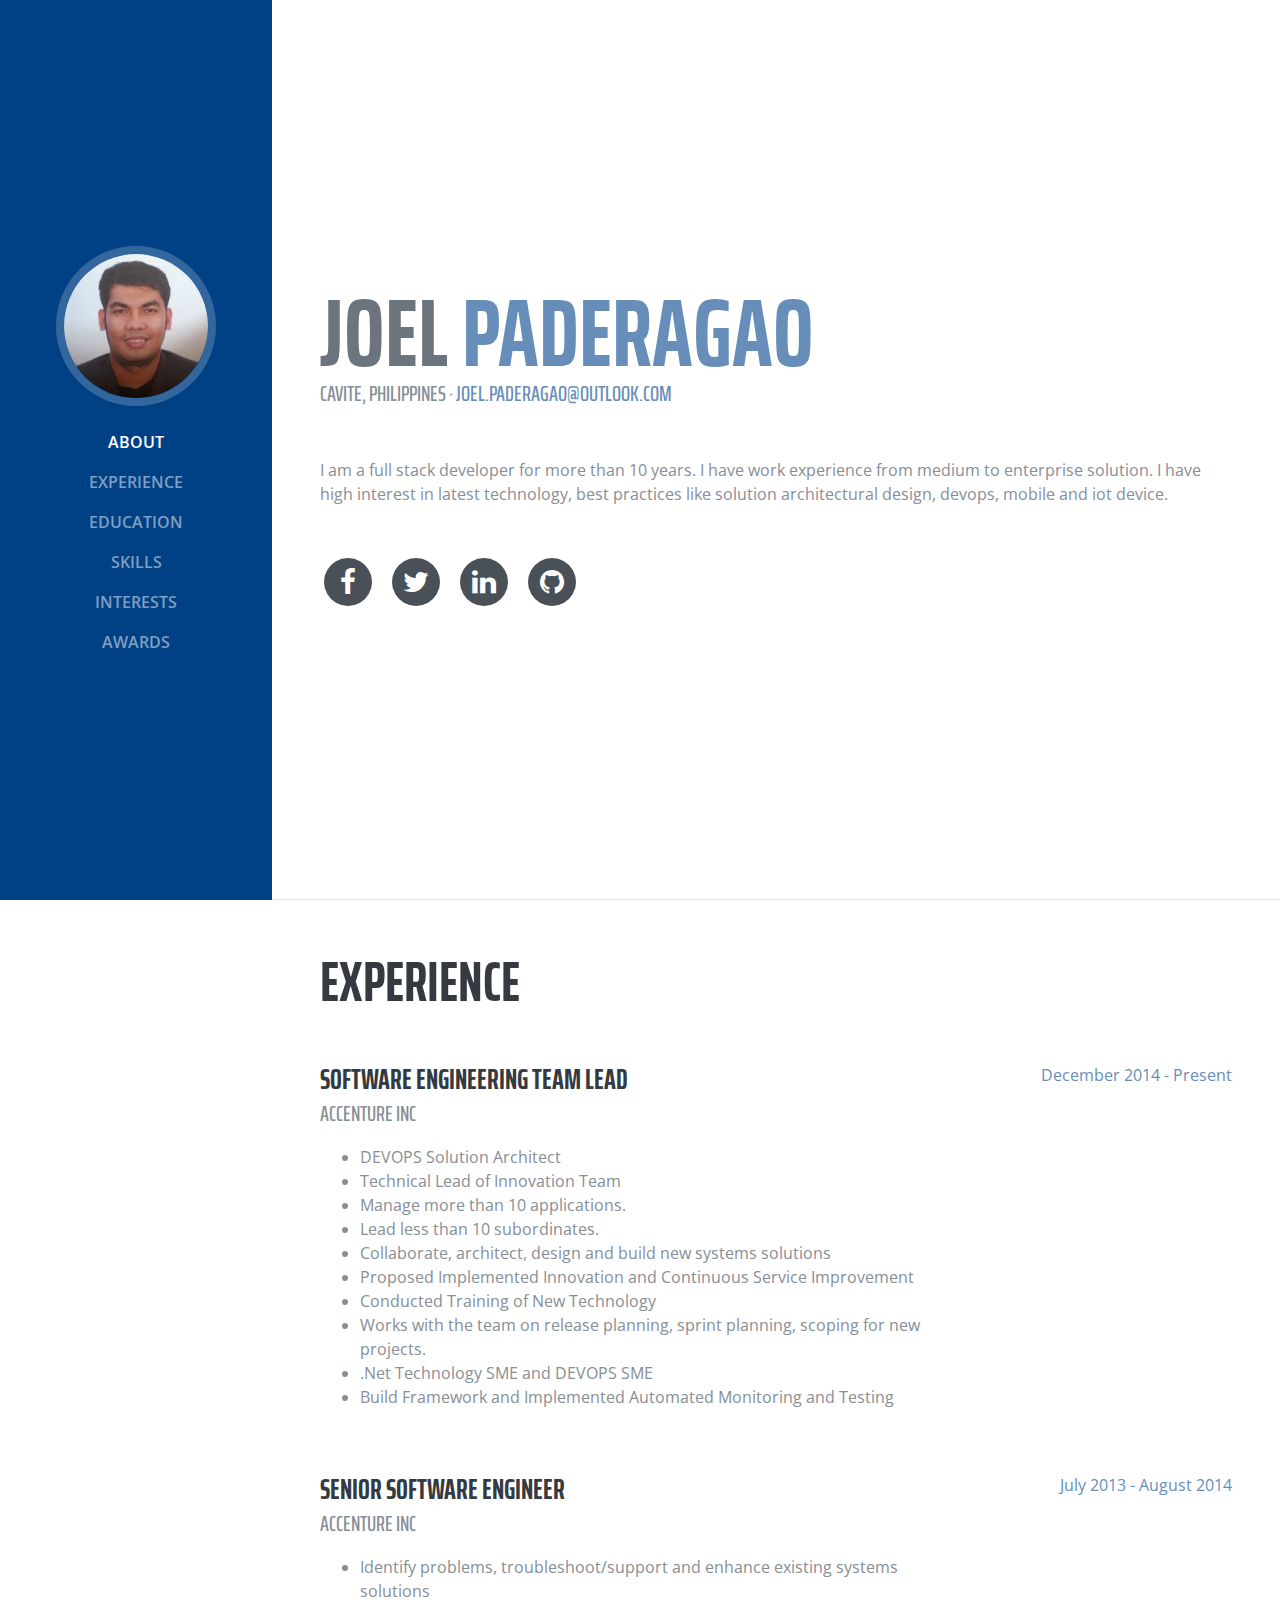
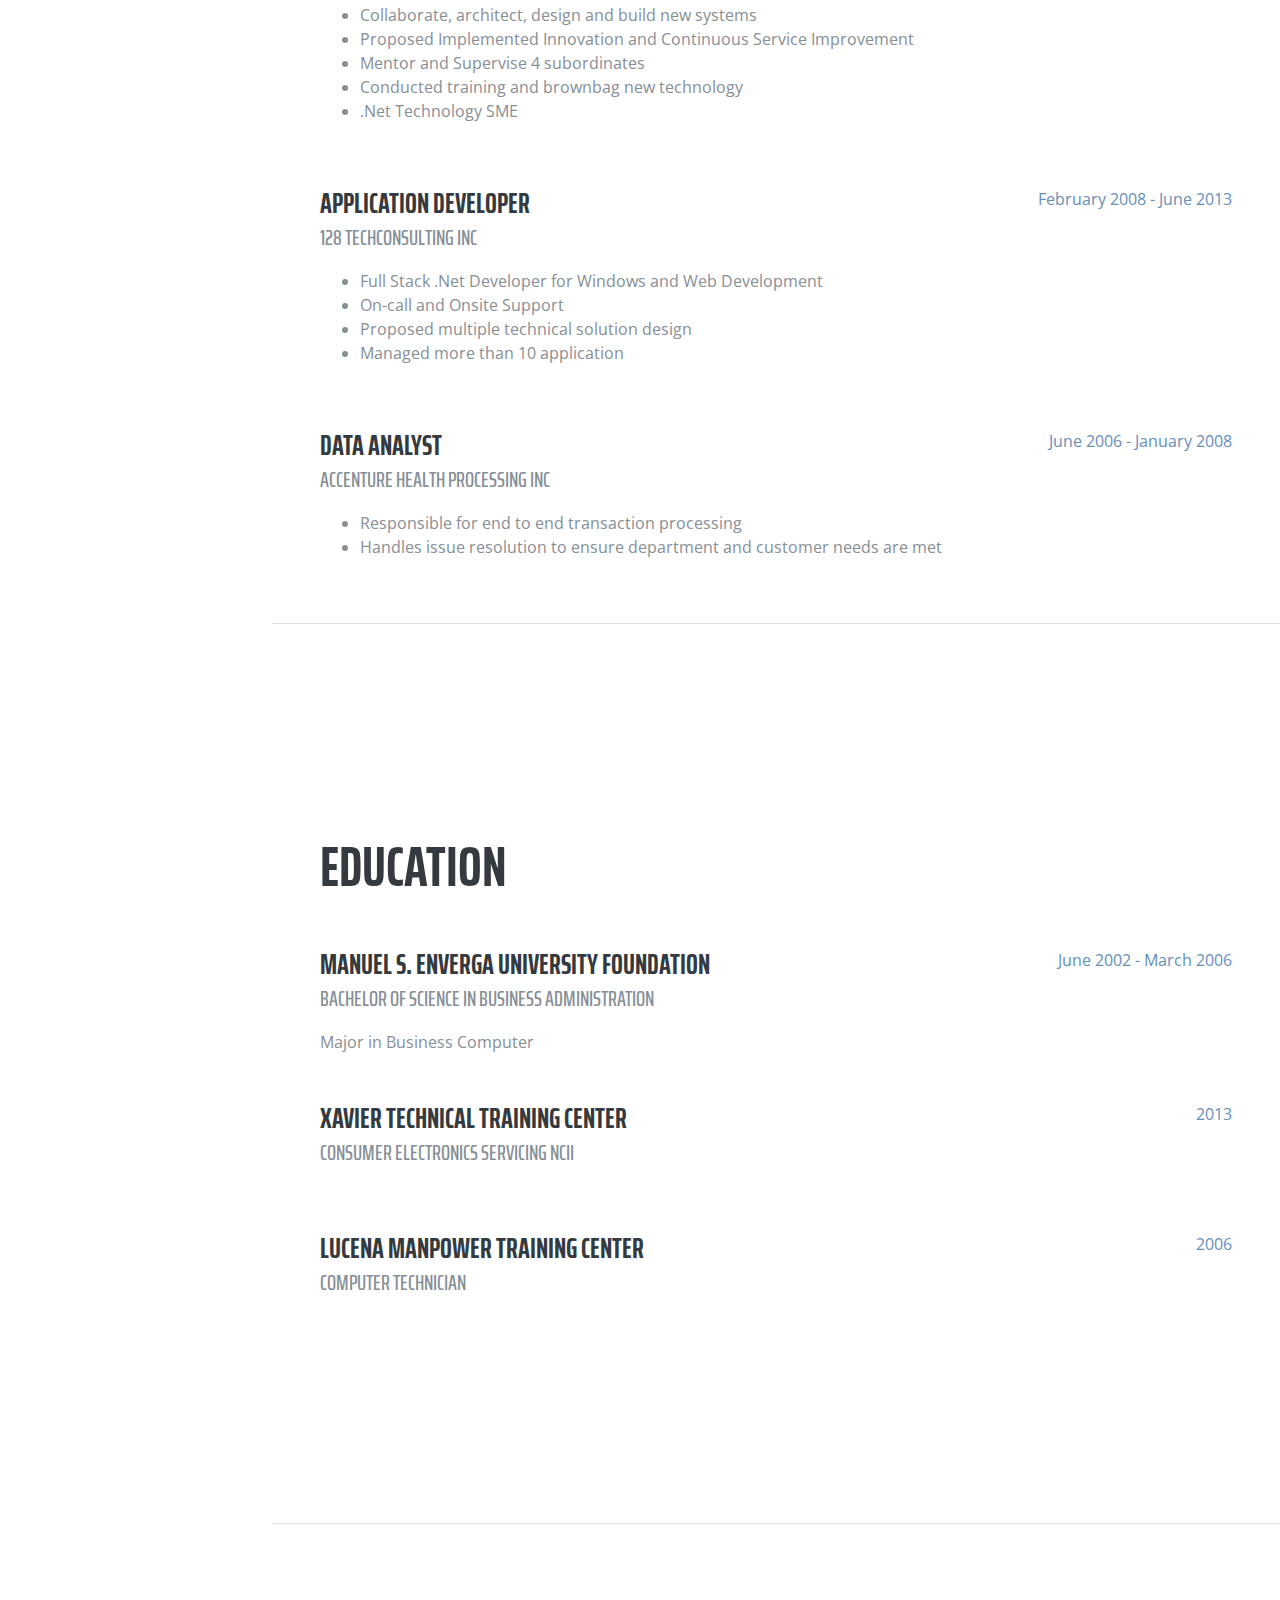
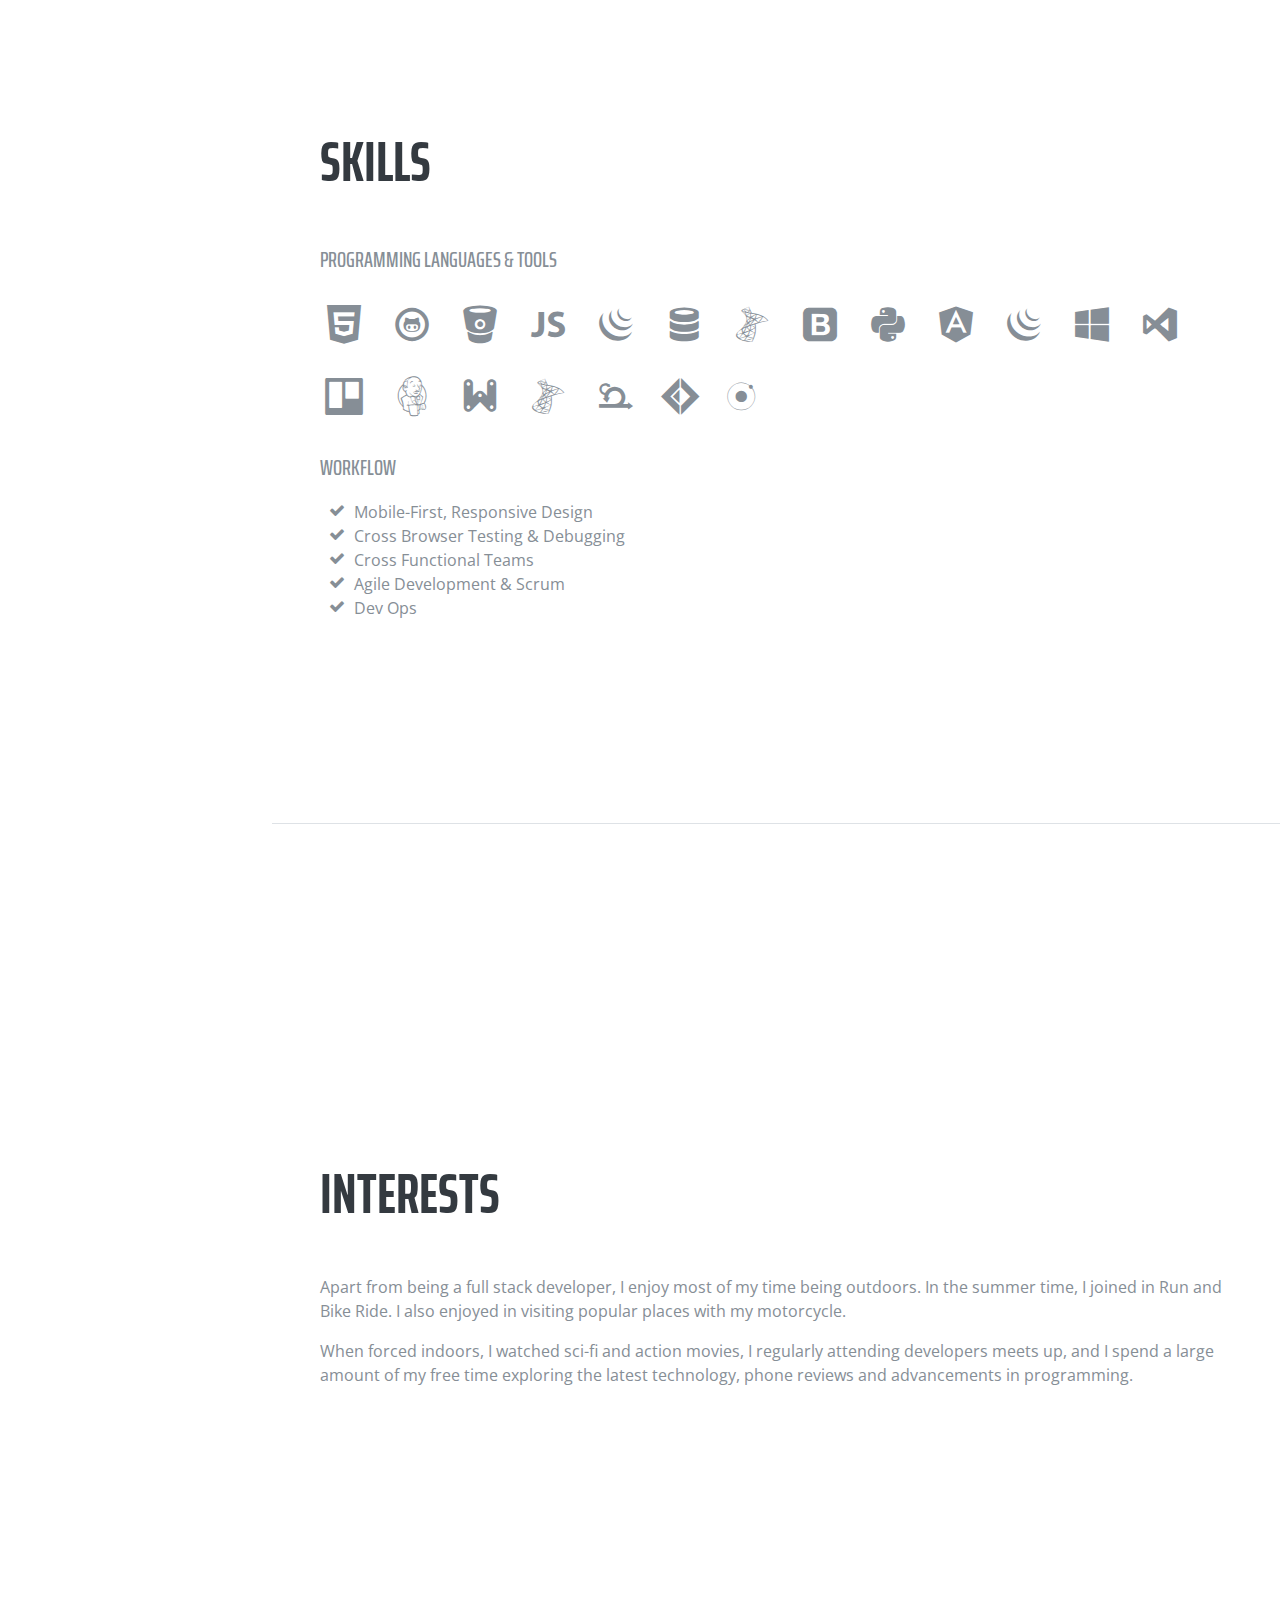
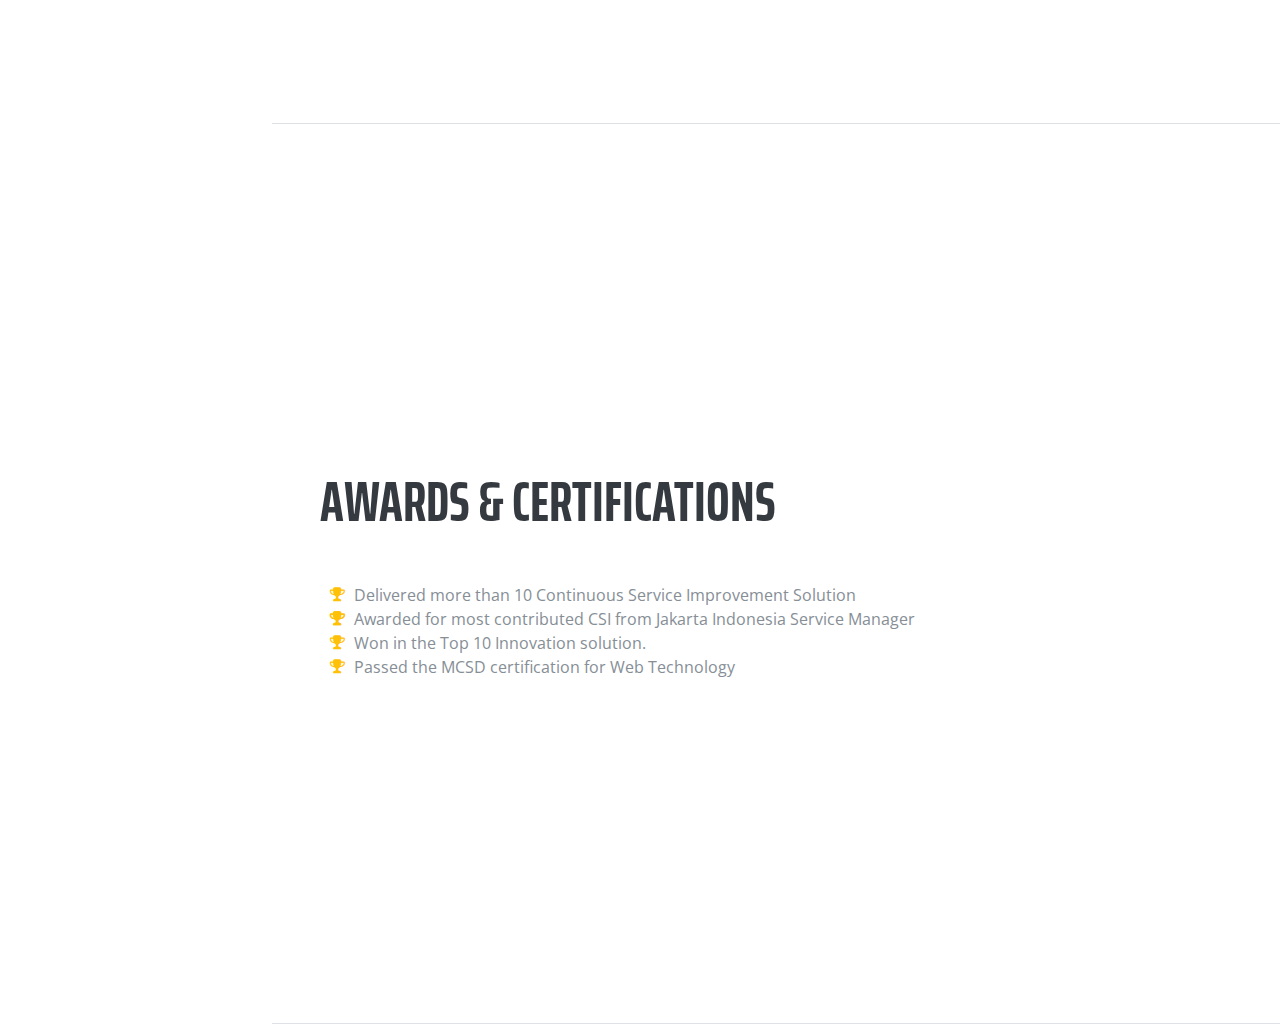
==== index.html @ cb6242a2 "update the year." ====
<!DOCTYPE html>
<html lang="en">

<head>

    <meta charset="utf-8">
    <meta name="viewport" content="width=device-width, initial-scale=1, shrink-to-fit=no">
    <meta name="description" content="">
    <meta name="author" content="">

    <title>Resume Joel Paderagao</title>

    <!-- Bootstrap core CSS -->
    <link href="vendor/bootstrap/css/bootstrap.min.css" rel="stylesheet">

    <!-- Custom fonts for this template -->
    <link href="https://fonts.googleapis.com/css?family=Saira+Extra+Condensed:100,200,300,400,500,600,700,800,900" rel="stylesheet">
    <link href="https://fonts.googleapis.com/css?family=Open+Sans:300,300i,400,400i,600,600i,700,700i,800,800i" rel="stylesheet">
    <link href="vendor/font-awesome/css/font-awesome.min.css" rel="stylesheet">
    <link href="vendor/devicons/css/devicons.min.css" rel="stylesheet">
    <link href="vendor/simple-line-icons/css/simple-line-icons.css" rel="stylesheet">

    <!-- Custom styles for this template -->
    <link href="css/resume.min.css" rel="stylesheet">

</head>

<body id="page-top">

    <nav class="navbar navbar-expand-lg navbar-dark bg-primary fixed-top" id="sideNav">
        <a class="navbar-brand js-scroll-trigger" href="#page-top">
            <span class="d-block d-lg-none">Joel Paderagao - Resume</span>
            <span class="d-none d-lg-block">
          <img class="img-fluid img-profile rounded-circle mx-auto mb-2" src="img/profile.jpg" alt="">
        </span>
        </a>
        <button class="navbar-toggler" type="button" data-toggle="collapse" data-target="#navbarSupportedContent" aria-controls="navbarSupportedContent" aria-expanded="false" aria-label="Toggle navigation">
        <span class="navbar-toggler-icon"></span>
      </button>
        <div class="collapse navbar-collapse" id="navbarSupportedContent">
            <ul class="navbar-nav">
                <li class="nav-item">
                    <a class="nav-link js-scroll-trigger" href="#about">About</a>
                </li>
                <li class="nav-item">
                    <a class="nav-link js-scroll-trigger" href="#experience">Experience</a>
                </li>
                <li class="nav-item">
                    <a class="nav-link js-scroll-trigger" href="#education">Education</a>
                </li>
                <li class="nav-item">
                    <a class="nav-link js-scroll-trigger" href="#skills">Skills</a>
                </li>
                <li class="nav-item">
                    <a class="nav-link js-scroll-trigger" href="#interests">Interests</a>
                </li>
                <li class="nav-item">
                    <a class="nav-link js-scroll-trigger" href="#awards">Awards</a>
                </li>
            </ul>
        </div>
    </nav>

    <div class="container-fluid p-0">

        <section class="resume-section p-3 p-lg-5 d-flex d-column" id="about">
            <div class="my-auto">
                <h1 class="mb-0 text-secondary">Joel
                    <span class="text-primary">Paderagao</span>
                </h1>
                <div class="subheading mb-5">Cavite, Philippines ·
                    <a href="mailto:joel.paderagao@outlook.com">joel.paderagao@outlook.com</a>
                </div>
                <p class="mb-5">I am a full stack developer for more than 10 years. I have work experience from medium to enterprise solution. I have high interest in latest technology, best practices like solution architectural design, devops, mobile and iot device.</p>
                <ul class="list-inline list-social-icons mb-0">
                    <li class="list-inline-item">
                        <a href="#">
                            <span class="fa-stack fa-lg">
                  <i class="fa fa-circle fa-stack-2x"></i>
                  <i class="fa fa-facebook fa-stack-1x fa-inverse"></i>
                </span>
                        </a>
                    </li>
                    <li class="list-inline-item">
                        <a href="#">
                            <span class="fa-stack fa-lg">
                  <i class="fa fa-circle fa-stack-2x"></i>
                  <i class="fa fa-twitter fa-stack-1x fa-inverse"></i>
                </span>
                        </a>
                    </li>
                    <li class="list-inline-item">
                        <a href="#">
                            <span class="fa-stack fa-lg">
                  <i class="fa fa-circle fa-stack-2x"></i>
                  <i class="fa fa-linkedin fa-stack-1x fa-inverse"></i>
                </span>
                        </a>
                    </li>
                    <li class="list-inline-item">
                        <a href="#">
                            <span class="fa-stack fa-lg">
                  <i class="fa fa-circle fa-stack-2x"></i>
                  <i class="fa fa-github fa-stack-1x fa-inverse"></i>
                </span>
                        </a>
                    </li>
                </ul>
            </div>
        </section>

        <section class="resume-section p-3 p-lg-5 d-flex flex-column" id="experience">
            <div class="my-auto">
                <h2 class="mb-5">Experience</h2>

                <div class="resume-item d-flex flex-column flex-md-row mb-5">
                    <div class="resume-content mr-auto">
                        <h3 class="mb-0">Software Engineering Team Lead</h3>
                        <div class="subheading mb-3">Accenture Inc</div>
                        <ul>

                            <li>DEVOPS Solution Architect </li>
                            <li>Technical Lead of Innovation Team </li>
                            <li>Manage more than 10 applications. </li>
                            <li>Lead less than 10 subordinates. </li>
                            <li>Collaborate, architect, design and build new systems solutions </li>
                            <li>Proposed Implemented Innovation and Continuous Service Improvement </li>
                            <li>Conducted Training of New Technology </li>
                            <li>Works with the team on release planning, sprint planning, scoping for new projects. </li>
                            <li>.Net Technology SME and DEVOPS SME </li>
                            <li>Build Framework and Implemented Automated Monitoring and Testing </li>
                        </ul>
                    </div>
                    <div class="resume-date text-md-right">
                        <span class="text-primary">December 2014 - Present</span>
                    </div>
                </div>

                <div class="resume-item d-flex flex-column flex-md-row mb-5">
                    <div class="resume-content mr-auto">
                        <h3 class="mb-0">Senior Software Engineer</h3>
                        <div class="subheading mb-3">Accenture Inc</div>
                        <ul>
                            <li>Identify problems, troubleshoot/support and enhance existing systems solutions</li>
                            <li>Collaborate, architect, design and build new systems</li>
                            <li>Proposed Implemented Innovation and Continuous Service Improvement</li>
                            <li>Mentor and Supervise 4 subordinates</li>
                            <li>Conducted training and brownbag new technology</li>
                            <li>.Net Technology SME</li>
                        </ul>
                    </div>
                    <div class="resume-date text-md-right">
                        <span class="text-primary">July 2013 - August 2014</span>
                    </div>
                </div>

                <div class="resume-item d-flex flex-column flex-md-row mb-5">
                    <div class="resume-content mr-auto">
                        <h3 class="mb-0">Application Developer</h3>
                        <div class="subheading mb-3">128 TechConsulting Inc</div>
                        <ul>
                            <li>Full Stack .Net Developer for Windows and Web Development</li>
                            <li>On-call and Onsite Support</li>
                            <li>Proposed multiple technical solution design</li>
                            <li>Managed more than 10 application</li>
                        </ul>
                    </div>
                    <div class="resume-date text-md-right">
                        <span class="text-primary">February 2008 - June 2013</span>
                    </div>
                </div>

                <div class="resume-item d-flex flex-column flex-md-row">
                    <div class="resume-content mr-auto">
                        <h3 class="mb-0">Data Analyst</h3>
                        <div class="subheading mb-3">Accenture Health Processing Inc</div>
                        <uL>
                            <li>Responsible for end to end transaction processing</li>
                            <li>Handles issue resolution to ensure department and customer needs are met</li>
                        </ul>
                    </div>
                    <div class="resume-date text-md-right">
                        <span class="text-primary">June 2006 - January 2008</span>
                    </div>
                </div>

            </div>

        </section>

        <section class="resume-section p-3 p-lg-5 d-flex flex-column" id="education">
            <div class="my-auto">
                <h2 class="mb-5">Education</h2>

                <div class="resume-item d-flex flex-column flex-md-row mb-5">
                    <div class="resume-content mr-auto">
                        <h3 class="mb-0">Manuel S. Enverga University Foundation</h3>
                        <div class="subheading mb-3">Bachelor of Science in Business Administration</div>
                        <div>Major in Business Computer</div>
                    </div>
                    <div class="resume-date text-md-right">
                        <span class="text-primary">June 2002 - March 2006</span>
                    </div>
                </div>

                <div class="resume-item d-flex flex-column flex-md-row">
                    <div class="resume-content mr-auto">
                        <h3 class="mb-0">Xavier Technical Training Center</h3>
                        <div class="subheading mb-3">Consumer Electronics Servicing NCII</div>
                    </div>
                    <div class="resume-date text-md-right">
                        <span class="text-primary">2013</span>
                    </div>
                </div>
                <br/><br/>
                <div class="resume-item d-flex flex-column flex-md-row">
                    <div class="resume-content mr-auto">
                        <h3 class="mb-0">Lucena Manpower Training Center</h3>
                        <div class="subheading mb-3">Computer Technician</div>

                    </div>
                    <div class="resume-date text-md-right">
                        <span class="text-primary">2006</span>
                    </div>
                </div>

            </div>
        </section>

        <section class="resume-section p-3 p-lg-5 d-flex flex-column" id="skills">
            <div class="my-auto">
                <h2 class="mb-5">Skills</h2>

                <div class="subheading mb-3">Programming Languages &amp; Tools</div>
                <ul class="list-inline list-icons">
                    <li class="list-inline-item">
                        <i class="devicons devicons-html5"></i>
                    </li>
                    <li class="list-inline-item">
                        <i class="devicons devicons-github"></i>
                    </li>
                    <li class="list-inline-item">
                        <i class="devicons devicons-bitbucket"></i>
                    </li>
                    <li class="list-inline-item">
                        <i class="devicons devicons-javascript"></i>
                    </li>
                    <li class="list-inline-item">
                        <i class="devicons devicons-jquery"></i>
                    </li>
                    <li class="list-inline-item">
                        <i class="devicons devicons-database"></i>
                    </li>
                    <li class="list-inline-item">
                        <i class="devicons devicons-msql_server"></i>
                    </li>
                    <li class="list-inline-item">
                        <i class="devicons devicons-bootstrap"></i>
                    </li>
                    <li class="list-inline-item">
                        <i class="devicons devicons-python"></i>
                    </li>
                    <li class="list-inline-item">
                        <i class="devicons devicons-angular"></i>
                    </li>
                    <li class="list-inline-item">
                        <i class="devicons devicons-jquery"></i>
                    </li>
                    <li class="list-inline-item">
                        <i class="devicons devicons-windows"></i>
                    </li>
                    <li class="list-inline-item">
                        <i class="devicons devicons-visualstudio"></i>
                    </li>
                    <li class="list-inline-item">
                        <i class="devicons devicons-trello"></i>
                    </li>
                    <li class="list-inline-item">
                        <i class="devicons devicons-jenkins"></i>
                    </li>
                    <li class="list-inline-item">
                        <i class="devicons devicons-webplatform"></i>
                    </li>
                    <li class="list-inline-item">
                        <i class="devicons devicons-msql_server"></i>
                    </li>
                    <li class="list-inline-item">
                        <i class="devicons devicons-scrum"></i>
                    </li>
                    <li class="list-inline-item">
                        <i class="devicons devicons-fsharp"></i>
                    </li>
                    <li class="list-inline-item">
                        <i class="devicons devicons-ionic"></i>
                    </li>
                </ul>

                <div class="subheading mb-3">Workflow</div>
                <ul class="fa-ul mb-0">
                    <li>
                        <i class="fa-li fa fa-check"></i> Mobile-First, Responsive Design</li>
                    <li>
                        <i class="fa-li fa fa-check"></i> Cross Browser Testing &amp; Debugging</li>
                    <li>
                        <i class="fa-li fa fa-check"></i> Cross Functional Teams</li>
                    <li>
                        <i class="fa-li fa fa-check"></i> Agile Development &amp; Scrum</li>
                    <li>
                        <i class="fa-li fa fa-check"></i> Dev Ops</li>
                </ul>
            </div>
        </section>

        <section class="resume-section p-3 p-lg-5 d-flex flex-column" id="interests">
            <div class="my-auto">
                <h2 class="mb-5">Interests</h2>
                <p>Apart from being a full stack developer, I enjoy most of my time being outdoors. In the summer time, I joined in Run and Bike Ride. I also enjoyed in visiting popular places with my motorcycle.</p>
                <p class="mb-0">When forced indoors, I watched sci-fi and action movies, I regularly attending developers meets up, and I spend a large amount of my free time exploring the latest technology, phone reviews and advancements in programming. </p>
            </div>
        </section>

        <section class="resume-section p-3 p-lg-5 d-flex flex-column" id="awards">
            <div class="my-auto">
                <h2 class="mb-5">Awards &amp; Certifications</h2>
                <ul class="fa-ul mb-0">
                    <li>
                        <i class="fa-li fa fa-trophy text-warning"></i> Delivered more than 10 Continuous Service Improvement Solution</li>
                    <li>
                        <i class="fa-li fa fa-trophy text-warning"></i>
                    </li>
                    <li>
                        <i class="fa-li fa fa-trophy text-warning"></i> Awarded for most contributed CSI from Jakarta Indonesia Service Manager</li>
                    <li>
                        <i class="fa-li fa fa-trophy text-warning"></i> Won in the Top 10 Innovation solution.
                    </li>
                    <li>
                        <i class="fa-li fa fa-trophy text-warning"></i> Passed the MCSD certification for Web Technology</li>
                    <li>

                </ul>
            </div>
        </section>

    </div>

    <!-- Bootstrap core JavaScript -->
    <script src="vendor/jquery/jquery.min.js"></script>
    <script src="vendor/bootstrap/js/bootstrap.bundle.min.js"></script>

    <!-- Plugin JavaScript -->
    <script src="vendor/jquery-easing/jquery.easing.min.js"></script>

    <!-- Custom scripts for this template -->
    <script src="js/resume.min.js"></script>

</body>

</html>
---- vendor/devicons/css/devicons.min.css ----
/*!
 *  Devicons 1.8.0 made by Theodore Vorillas / http://vorillaz.com 
 */
@font-face{font-family:devicons;src:url(../fonts/devicons.eot?xqxft6);src:url(../fonts/devicons.eot?#iefixxqxft6) format("embedded-opentype"),url(../fonts/devicons.woff?xqxft6) format("woff"),url(../fonts/devicons.ttf?xqxft6) format("truetype"),url(../fonts/devicons.svg?xqxft6#devicons) format("svg");font-weight:400;font-style:normal}.devicons{font-family:devicons;speak:none;font-style:normal;font-weight:400;font-variant:normal;text-transform:none;line-height:1;-webkit-font-smoothing:antialiased;-moz-osx-font-smoothing:grayscale}.devicons-git:before{content:"\e602"}.devicons-git_compare:before{content:"\e628"}.devicons-git_branch:before{content:"\e625"}.devicons-git_commit:before{content:"\e629"}.devicons-git_pull_request:before{content:"\e626"}.devicons-git_merge:before{content:"\e627"}.devicons-bitbucket:before{content:"\e603"}.devicons-github_alt:before{content:"\e608"}.devicons-github_badge:before{content:"\e609"}.devicons-github:before{content:"\e60a"}.devicons-github_full:before{content:"\e617"}.devicons-java:before{content:"\e638"}.devicons-ruby:before{content:"\e639"}.devicons-scala:before{content:"\e637"}.devicons-python:before{content:"\e63c"}.devicons-go:before{content:"\e624"}.devicons-ruby_on_rails:before{content:"\e63b"}.devicons-django:before{content:"\e61d"}.devicons-markdown:before{content:"\e63e"}.devicons-php:before{content:"\e63d"}.devicons-mysql:before{content:"\e604"}.devicons-streamline:before{content:"\e605"}.devicons-database:before{content:"\e606"}.devicons-laravel:before{content:"\e63f"}.devicons-javascript:before{content:"\e64e"}.devicons-angular:before{content:"\e653"}.devicons-backbone:before{content:"\e652"}.devicons-coffeescript:before{content:"\e651"}.devicons-jquery:before{content:"\e650"}.devicons-modernizr:before{content:"\e620"}.devicons-jquery_ui:before{content:"\e654"}.devicons-ember:before{content:"\e61b"}.devicons-dojo:before{content:"\e61c"}.devicons-nodejs:before{content:"\e619"}.devicons-nodejs_small:before{content:"\e618"}.devicons-javascript_shield:before{content:"\e64f"}.devicons-bootstrap:before{content:"\e647"}.devicons-sass:before{content:"\e64b"}.devicons-css3_full:before{content:"\e64a"}.devicons-css3:before{content:"\e649"}.devicons-html5:before{content:"\e636"}.devicons-html5_multimedia:before{content:"\e632"}.devicons-html5_device_access:before{content:"\e633"}.devicons-html5_3d_effects:before{content:"\e635"}.devicons-html5_connectivity:before{content:"\e634"}.devicons-ghost_small:before{content:"\e614"}.devicons-ghost:before{content:"\e61f"}.devicons-magento:before{content:"\e640"}.devicons-joomla:before{content:"\e641"}.devicons-jekyll_small:before{content:"\e60d"}.devicons-drupal:before{content:"\e642"}.devicons-wordpress:before{content:"\e60b"}.devicons-grunt:before{content:"\e64c"}.devicons-bower:before{content:"\e64d"}.devicons-npm:before{content:"\e61e"}.devicons-yahoo_small:before{content:"\e62b"}.devicons-yahoo:before{content:"\e615"}.devicons-bing_small:before{content:"\e600"}.devicons-windows:before{content:"\e60f"}.devicons-linux:before{content:"\e612"}.devicons-ubuntu:before{content:"\e63a"}.devicons-android:before{content:"\e60e"}.devicons-apple:before{content:"\e611"}.devicons-appstore:before{content:"\e613"}.devicons-phonegap:before{content:"\e630"}.devicons-blackberry:before{content:"\e623"}.devicons-stackoverflow:before{content:"\e610"}.devicons-techcrunch:before{content:"\e62c"}.devicons-codrops:before{content:"\e62f"}.devicons-css_tricks:before{content:"\e601"}.devicons-smashing_magazine:before{content:"\e62d"}.devicons-netmagazine:before{content:"\e62e"}.devicons-codepen:before{content:"\e616"}.devicons-cssdeck:before{content:"\e62a"}.devicons-hackernews:before{content:"\e61a"}.devicons-dropbox:before{content:"\e607"}.devicons-google_drive:before{content:"\e631"}.devicons-visualstudio:before{content:"\e60c"}.devicons-unity_small:before{content:"\e621"}.devicons-raspberry_pi:before{content:"\e622"}.devicons-chrome:before{content:"\e643"}.devicons-ie:before{content:"\e644"}.devicons-firefox:before{content:"\e645"}.devicons-opera:before{content:"\e646"}.devicons-safari:before{content:"\e648"}.devicons-swift:before{content:"\e655"}.devicons-symfony:before{content:"\e656"}.devicons-symfony_badge:before{content:"\e657"}.devicons-less:before{content:"\e658"}.devicons-stylus:before{content:"\e659"}.devicons-trello:before{content:"\e65a"}.devicons-atlassian:before{content:"\e65b"}.devicons-jira:before{content:"\e65c"}.devicons-envato:before{content:"\e65d"}.devicons-snap_svg:before{content:"\e65e"}.devicons-raphael:before{content:"\e65f"}.devicons-google_analytics:before{content:"\e660"}.devicons-compass:before{content:"\e661"}.devicons-onedrive:before{content:"\e662"}.devicons-gulp:before{content:"\e663"}.devicons-atom:before{content:"\e664"}.devicons-cisco:before{content:"\e665"}.devicons-nancy:before{content:"\e666"}.devicons-clojure:before{content:"\e668"}.devicons-clojure_alt:before{content:"\e66a"}.devicons-perl:before{content:"\e669"}.devicons-celluloid:before{content:"\e66b"}.devicons-w3c:before{content:"\e66c"}.devicons-redis:before{content:"\e66d"}.devicons-postgresql:before{content:"\e66e"}.devicons-webplatform:before{content:"\e66f"}.devicons-jenkins:before{content:"\e667"}.devicons-requirejs:before{content:"\e670"}.devicons-opensource:before{content:"\e671"}.devicons-typo3:before{content:"\e672"}.devicons-uikit:before{content:"\e673"}.devicons-doctrine:before{content:"\e674"}.devicons-groovy:before{content:"\e675"}.devicons-nginx:before{content:"\e676"}.devicons-haskell:before{content:"\e677"}.devicons-zend:before{content:"\e678"}.devicons-gnu:before{content:"\e679"}.devicons-yeoman:before{content:"\e67a"}.devicons-heroku:before{content:"\e67b"}.devicons-debian:before{content:"\e67d"}.devicons-travis:before{content:"\e67e"}.devicons-dotnet:before{content:"\e67f"}.devicons-codeigniter:before{content:"\e680"}.devicons-javascript_badge:before{content:"\e681"}.devicons-yii:before{content:"\e682"}.devicons-msql_server:before{content:"\e67c"}.devicons-composer:before{content:"\e683"}.devicons-krakenjs_badge:before{content:"\e684"}.devicons-krakenjs:before{content:"\e685"}.devicons-mozilla:before{content:"\e686"}.devicons-firebase:before{content:"\e687"}.devicons-sizzlejs:before{content:"\e688"}.devicons-creativecommons:before{content:"\e689"}.devicons-creativecommons_badge:before{content:"\e68a"}.devicons-mitlicence:before{content:"\e68b"}.devicons-senchatouch:before{content:"\e68c"}.devicons-bugsense:before{content:"\e68d"}.devicons-extjs:before{content:"\e68e"}.devicons-mootools_badge:before{content:"\e68f"}.devicons-mootools:before{content:"\e690"}.devicons-ruby_rough:before{content:"\e691"}.devicons-komodo:before{content:"\e692"}.devicons-coda:before{content:"\e693"}.devicons-bintray:before{content:"\e694"}.devicons-terminal:before{content:"\e695"}.devicons-code:before{content:"\e696"}.devicons-responsive:before{content:"\e697"}.devicons-dart:before{content:"\e698"}.devicons-aptana:before{content:"\e699"}.devicons-mailchimp:before{content:"\e69a"}.devicons-netbeans:before{content:"\e69b"}.devicons-dreamweaver:before{content:"\e69c"}.devicons-brackets:before{content:"\e69d"}.devicons-eclipse:before{content:"\e69e"}.devicons-cloud9:before{content:"\e69f"}.devicons-scrum:before{content:"\e6a0"}.devicons-prolog:before{content:"\e6a1"}.devicons-terminal_badge:before{content:"\e6a2"}.devicons-code_badge:before{content:"\e6a3"}.devicons-mongodb:before{content:"\e6a4"}.devicons-meteor:before{content:"\e6a5"}.devicons-meteorfull:before{content:"\e6a6"}.devicons-fsharp:before{content:"\e6a7"}.devicons-rust:before{content:"\e6a8"}.devicons-ionic:before{content:"\e6a9"}.devicons-sublime:before{content:"\e6aa"}.devicons-appcelerator:before{content:"\e6ab"}.devicons-asterisk:before{content:"\e6ac"}.devicons-aws:before{content:"\e6ad"}.devicons-digital-ocean:before{content:"\e6ae"}.devicons-dlang:before{content:"\e6af"}.devicons-docker:before{content:"\e6b0"}.devicons-erlang:before{content:"\e6b1"}.devicons-google-cloud-platform:before{content:"\e6b2"}.devicons-grails:before{content:"\e6b3"}.devicons-illustrator:before{content:"\e6b4"}.devicons-intellij:before{content:"\e6b5"}.devicons-materializecss:before{content:"\e6b6"}.devicons-openshift:before{content:"\e6b7"}.devicons-photoshop:before{content:"\e6b8"}.devicons-rackspace:before{content:"\e6b9"}.devicons-react:before{content:"\e6ba"}.devicons-redhat:before{content:"\e6bb"}.devicons-scriptcs:before{content:"\e6bc"}.devicons-sqllite:before{content:"\e6c4"}.devicons-vim:before{content:"\e6c5"}
---- vendor/simple-line-icons/css/simple-line-icons.css ----
@font-face {
  font-family: 'simple-line-icons';
  src: url('../fonts/Simple-Line-Icons.eot?v=2.4.0');
  src: url('../fonts/Simple-Line-Icons.eot?v=2.4.0#iefix') format('embedded-opentype'), url('../fonts/Simple-Line-Icons.woff2?v=2.4.0') format('woff2'), url('../fonts/Simple-Line-Icons.ttf?v=2.4.0') format('truetype'), url('../fonts/Simple-Line-Icons.woff?v=2.4.0') format('woff'), url('../fonts/Simple-Line-Icons.svg?v=2.4.0#simple-line-icons') format('svg');
  font-weight: normal;
  font-style: normal;
}
/*
 Use the following CSS code if you want to have a class per icon.
 Instead of a list of all class selectors, you can use the generic [class*="icon-"] selector, but it's slower:
*/
.icon-user,
.icon-people,
.icon-user-female,
.icon-user-follow,
.icon-user-following,
.icon-user-unfollow,
.icon-login,
.icon-logout,
.icon-emotsmile,
.icon-phone,
.icon-call-end,
.icon-call-in,
.icon-call-out,
.icon-map,
.icon-location-pin,
.icon-direction,
.icon-directions,
.icon-compass,
.icon-layers,
.icon-menu,
.icon-list,
.icon-options-vertical,
.icon-options,
.icon-arrow-down,
.icon-arrow-left,
.icon-arrow-right,
.icon-arrow-up,
.icon-arrow-up-circle,
.icon-arrow-left-circle,
.icon-arrow-right-circle,
.icon-arrow-down-circle,
.icon-check,
.icon-clock,
.icon-plus,
.icon-minus,
.icon-close,
.icon-event,
.icon-exclamation,
.icon-organization,
.icon-trophy,
.icon-screen-smartphone,
.icon-screen-desktop,
.icon-plane,
.icon-notebook,
.icon-mustache,
.icon-mouse,
.icon-magnet,
.icon-energy,
.icon-disc,
.icon-cursor,
.icon-cursor-move,
.icon-crop,
.icon-chemistry,
.icon-speedometer,
.icon-shield,
.icon-screen-tablet,
.icon-magic-wand,
.icon-hourglass,
.icon-graduation,
.icon-ghost,
.icon-game-controller,
.icon-fire,
.icon-eyeglass,
.icon-envelope-open,
.icon-envelope-letter,
.icon-bell,
.icon-badge,
.icon-anchor,
.icon-wallet,
.icon-vector,
.icon-speech,
.icon-puzzle,
.icon-printer,
.icon-present,
.icon-playlist,
.icon-pin,
.icon-picture,
.icon-handbag,
.icon-globe-alt,
.icon-globe,
.icon-folder-alt,
.icon-folder,
.icon-film,
.icon-feed,
.icon-drop,
.icon-drawer,
.icon-docs,
.icon-doc,
.icon-diamond,
.icon-cup,
.icon-calculator,
.icon-bubbles,
.icon-briefcase,
.icon-book-open,
.icon-basket-loaded,
.icon-basket,
.icon-bag,
.icon-action-undo,
.icon-action-redo,
.icon-wrench,
.icon-umbrella,
.icon-trash,
.icon-tag,
.icon-support,
.icon-frame,
.icon-size-fullscreen,
.icon-size-actual,
.icon-shuffle,
.icon-share-alt,
.icon-share,
.icon-rocket,
.icon-question,
.icon-pie-chart,
.icon-pencil,
.icon-note,
.icon-loop,
.icon-home,
.icon-grid,
.icon-graph,
.icon-microphone,
.icon-music-tone-alt,
.icon-music-tone,
.icon-earphones-alt,
.icon-earphones,
.icon-equalizer,
.icon-like,
.icon-dislike,
.icon-control-start,
.icon-control-rewind,
.icon-control-play,
.icon-control-pause,
.icon-control-forward,
.icon-control-end,
.icon-volume-1,
.icon-volume-2,
.icon-volume-off,
.icon-calendar,
.icon-bulb,
.icon-chart,
.icon-ban,
.icon-bubble,
.icon-camrecorder,
.icon-camera,
.icon-cloud-download,
.icon-cloud-upload,
.icon-envelope,
.icon-eye,
.icon-flag,
.icon-heart,
.icon-info,
.icon-key,
.icon-link,
.icon-lock,
.icon-lock-open,
.icon-magnifier,
.icon-magnifier-add,
.icon-magnifier-remove,
.icon-paper-clip,
.icon-paper-plane,
.icon-power,
.icon-refresh,
.icon-reload,
.icon-settings,
.icon-star,
.icon-symbol-female,
.icon-symbol-male,
.icon-target,
.icon-credit-card,
.icon-paypal,
.icon-social-tumblr,
.icon-social-twitter,
.icon-social-facebook,
.icon-social-instagram,
.icon-social-linkedin,
.icon-social-pinterest,
.icon-social-github,
.icon-social-google,
.icon-social-reddit,
.icon-social-skype,
.icon-social-dribbble,
.icon-social-behance,
.icon-social-foursqare,
.icon-social-soundcloud,
.icon-social-spotify,
.icon-social-stumbleupon,
.icon-social-youtube,
.icon-social-dropbox,
.icon-social-vkontakte,
.icon-social-steam {
  font-family: 'simple-line-icons';
  speak: none;
  font-style: normal;
  font-weight: normal;
  font-variant: normal;
  text-transform: none;
  line-height: 1;
  /* Better Font Rendering =========== */
  -webkit-font-smoothing: antialiased;
  -moz-osx-font-smoothing: grayscale;
}
.icon-user:before {
  content: "\e005";
}
.icon-people:before {
  content: "\e001";
}
.icon-user-female:before {
  content: "\e000";
}
.icon-user-follow:before {
  content: "\e002";
}
.icon-user-following:before {
  content: "\e003";
}
.icon-user-unfollow:before {
  content: "\e004";
}
.icon-login:before {
  content: "\e066";
}
.icon-logout:before {
  content: "\e065";
}
.icon-emotsmile:before {
  content: "\e021";
}
.icon-phone:before {
  content: "\e600";
}
.icon-call-end:before {
  content: "\e048";
}
.icon-call-in:before {
  content: "\e047";
}
.icon-call-out:before {
  content: "\e046";
}
.icon-map:before {
  content: "\e033";
}
.icon-location-pin:before {
  content: "\e096";
}
.icon-direction:before {
  content: "\e042";
}
.icon-directions:before {
  content: "\e041";
}
.icon-compass:before {
  content: "\e045";
}
.icon-layers:before {
  content: "\e034";
}
.icon-menu:before {
  content: "\e601";
}
.icon-list:before {
  content: "\e067";
}
.icon-options-vertical:before {
  content: "\e602";
}
.icon-options:before {
  content: "\e603";
}
.icon-arrow-down:before {
  content: "\e604";
}
.icon-arrow-left:before {
  content: "\e605";
}
.icon-arrow-right:before {
  content: "\e606";
}
.icon-arrow-up:before {
  content: "\e607";
}
.icon-arrow-up-circle:before {
  content: "\e078";
}
.icon-arrow-left-circle:before {
  content: "\e07a";
}
.icon-arrow-right-circle:before {
  content: "\e079";
}
.icon-arrow-down-circle:before {
  content: "\e07b";
}
.icon-check:before {
  content: "\e080";
}
.icon-clock:before {
  content: "\e081";
}
.icon-plus:before {
  content: "\e095";
}
.icon-minus:before {
  content: "\e615";
}
.icon-close:before {
  content: "\e082";
}
.icon-event:before {
  content: "\e619";
}
.icon-exclamation:before {
  content: "\e617";
}
.icon-organization:before {
  content: "\e616";
}
.icon-trophy:before {
  content: "\e006";
}
.icon-screen-smartphone:before {
  content: "\e010";
}
.icon-screen-desktop:before {
  content: "\e011";
}
.icon-plane:before {
  content: "\e012";
}
.icon-notebook:before {
  content: "\e013";
}
.icon-mustache:before {
  content: "\e014";
}
.icon-mouse:before {
  content: "\e015";
}
.icon-magnet:before {
  content: "\e016";
}
.icon-energy:before {
  content: "\e020";
}
.icon-disc:before {
  content: "\e022";
}
.icon-cursor:before {
  content: "\e06e";
}
.icon-cursor-move:before {
  content: "\e023";
}
.icon-crop:before {
  content: "\e024";
}
.icon-chemistry:before {
  content: "\e026";
}
.icon-speedometer:before {
  content: "\e007";
}
.icon-shield:before {
  content: "\e00e";
}
.icon-screen-tablet:before {
  content: "\e00f";
}
.icon-magic-wand:before {
  content: "\e017";
}
.icon-hourglass:before {
  content: "\e018";
}
.icon-graduation:before {
  content: "\e019";
}
.icon-ghost:before {
  content: "\e01a";
}
.icon-game-controller:before {
  content: "\e01b";
}
.icon-fire:before {
  content: "\e01c";
}
.icon-eyeglass:before {
  content: "\e01d";
}
.icon-envelope-open:before {
  content: "\e01e";
}
.icon-envelope-letter:before {
  content: "\e01f";
}
.icon-bell:before {
  content: "\e027";
}
.icon-badge:before {
  content: "\e028";
}
.icon-anchor:before {
  content: "\e029";
}
.icon-wallet:before {
  content: "\e02a";
}
.icon-vector:before {
  content: "\e02b";
}
.icon-speech:before {
  content: "\e02c";
}
.icon-puzzle:before {
  content: "\e02d";
}
.icon-printer:before {
  content: "\e02e";
}
.icon-present:before {
  content: "\e02f";
}
.icon-playlist:before {
  content: "\e030";
}
.icon-pin:before {
  content: "\e031";
}
.icon-picture:before {
  content: "\e032";
}
.icon-handbag:before {
  content: "\e035";
}
.icon-globe-alt:before {
  content: "\e036";
}
.icon-globe:before {
  content: "\e037";
}
.icon-folder-alt:before {
  content: "\e039";
}
.icon-folder:before {
  content: "\e089";
}
.icon-film:before {
  content: "\e03a";
}
.icon-feed:before {
  content: "\e03b";
}
.icon-drop:before {
  content: "\e03e";
}
.icon-drawer:before {
  content: "\e03f";
}
.icon-docs:before {
  content: "\e040";
}
.icon-doc:before {
  content: "\e085";
}
.icon-diamond:before {
  content: "\e043";
}
.icon-cup:before {
  content: "\e044";
}
.icon-calculator:before {
  content: "\e049";
}
.icon-bubbles:before {
  content: "\e04a";
}
.icon-briefcase:before {
  content: "\e04b";
}
.icon-book-open:before {
  content: "\e04c";
}
.icon-basket-loaded:before {
  content: "\e04d";
}
.icon-basket:before {
  content: "\e04e";
}
.icon-bag:before {
  content: "\e04f";
}
.icon-action-undo:before {
  content: "\e050";
}
.icon-action-redo:before {
  content: "\e051";
}
.icon-wrench:before {
  content: "\e052";
}
.icon-umbrella:before {
  content: "\e053";
}
.icon-trash:before {
  content: "\e054";
}
.icon-tag:before {
  content: "\e055";
}
.icon-support:before {
  content: "\e056";
}
.icon-frame:before {
  content: "\e038";
}
.icon-size-fullscreen:before {
  content: "\e057";
}
.icon-size-actual:before {
  content: "\e058";
}
.icon-shuffle:before {
  content: "\e059";
}
.icon-share-alt:before {
  content: "\e05a";
}
.icon-share:before {
  content: "\e05b";
}
.icon-rocket:before {
  content: "\e05c";
}
.icon-question:before {
  content: "\e05d";
}
.icon-pie-chart:before {
  content: "\e05e";
}
.icon-pencil:before {
  content: "\e05f";
}
.icon-note:before {
  content: "\e060";
}
.icon-loop:before {
  content: "\e064";
}
.icon-home:before {
  content: "\e069";
}
.icon-grid:before {
  content: "\e06a";
}
.icon-graph:before {
  content: "\e06b";
}
.icon-microphone:before {
  content: "\e063";
}
.icon-music-tone-alt:before {
  content: "\e061";
}
.icon-music-tone:before {
  content: "\e062";
}
.icon-earphones-alt:before {
  content: "\e03c";
}
.icon-earphones:before {
  content: "\e03d";
}
.icon-equalizer:before {
  content: "\e06c";
}
.icon-like:before {
  content: "\e068";
}
.icon-dislike:before {
  content: "\e06d";
}
.icon-control-start:before {
  content: "\e06f";
}
.icon-control-rewind:before {
  content: "\e070";
}
.icon-control-play:before {
  content: "\e071";
}
.icon-control-pause:before {
  content: "\e072";
}
.icon-control-forward:before {
  content: "\e073";
}
.icon-control-end:before {
  content: "\e074";
}
.icon-volume-1:before {
  content: "\e09f";
}
.icon-volume-2:before {
  content: "\e0a0";
}
.icon-volume-off:before {
  content: "\e0a1";
}
.icon-calendar:before {
  content: "\e075";
}
.icon-bulb:before {
  content: "\e076";
}
.icon-chart:before {
  content: "\e077";
}
.icon-ban:before {
  content: "\e07c";
}
.icon-bubble:before {
  content: "\e07d";
}
.icon-camrecorder:before {
  content: "\e07e";
}
.icon-camera:before {
  content: "\e07f";
}
.icon-cloud-download:before {
  content: "\e083";
}
.icon-cloud-upload:before {
  content: "\e084";
}
.icon-envelope:before {
  content: "\e086";
}
.icon-eye:before {
  content: "\e087";
}
.icon-flag:before {
  content: "\e088";
}
.icon-heart:before {
  content: "\e08a";
}
.icon-info:before {
  content: "\e08b";
}
.icon-key:before {
  content: "\e08c";
}
.icon-link:before {
  content: "\e08d";
}
.icon-lock:before {
  content: "\e08e";
}
.icon-lock-open:before {
  content: "\e08f";
}
.icon-magnifier:before {
  content: "\e090";
}
.icon-magnifier-add:before {
  content: "\e091";
}
.icon-magnifier-remove:before {
  content: "\e092";
}
.icon-paper-clip:before {
  content: "\e093";
}
.icon-paper-plane:before {
  content: "\e094";
}
.icon-power:before {
  content: "\e097";
}
.icon-refresh:before {
  content: "\e098";
}
.icon-reload:before {
  content: "\e099";
}
.icon-settings:before {
  content: "\e09a";
}
.icon-star:before {
  content: "\e09b";
}
.icon-symbol-female:before {
  content: "\e09c";
}
.icon-symbol-male:before {
  content: "\e09d";
}
.icon-target:before {
  content: "\e09e";
}
.icon-credit-card:before {
  content: "\e025";
}
.icon-paypal:before {
  content: "\e608";
}
.icon-social-tumblr:before {
  content: "\e00a";
}
.icon-social-twitter:before {
  content: "\e009";
}
.icon-social-facebook:before {
  content: "\e00b";
}
.icon-social-instagram:before {
  content: "\e609";
}
.icon-social-linkedin:before {
  content: "\e60a";
}
.icon-social-pinterest:before {
  content: "\e60b";
}
.icon-social-github:before {
  content: "\e60c";
}
.icon-social-google:before {
  content: "\e60d";
}
.icon-social-reddit:before {
  content: "\e60e";
}
.icon-social-skype:before {
  content: "\e60f";
}
.icon-social-dribbble:before {
  content: "\e00d";
}
.icon-social-behance:before {
  content: "\e610";
}
.icon-social-foursqare:before {
  content: "\e611";
}
.icon-social-soundcloud:before {
  content: "\e612";
}
.icon-social-spotify:before {
  content: "\e613";
}
.icon-social-stumbleupon:before {
  content: "\e614";
}
.icon-social-youtube:before {
  content: "\e008";
}
.icon-social-dropbox:before {
  content: "\e00c";
}
.icon-social-vkontakte:before {
  content: "\e618";
}
.icon-social-steam:before {
  content: "\e620";
}
---- css/resume.min.css ----
body{font-family:'Open Sans',serif;padding-top:54px;color:#868e96}@media (min-width:992px){body{padding-top:0;padding-left:17rem}}h1,h2,h3,h4,h5,h6{font-family:'Saira Extra Condensed',serif;font-weight:700;text-transform:uppercase;color:#343a40}h1{font-size:6rem;line-height:5.5rem}h2{font-size:3.5rem}.subheading{text-transform:uppercase;font-weight:500;font-family:'Saira Extra Condensed',serif;font-size:1.35rem}.list-social-icons a{color:#495057}.list-social-icons a:hover{color:#bd5d38}.list-social-icons a .fa-lg{font-size:1.75rem}.list-icons{font-size:3rem}.list-icons .list-inline-item i:hover{color:#bd5d38}#sideNav .navbar-nav .nav-item .nav-link{font-weight:600;text-transform:uppercase}@media (min-width:992px){#sideNav{text-align:center;position:fixed;top:0;left:0;display:flex;flex-direction:column;width:17rem;height:100vh}#sideNav .navbar-brand{display:flex;margin:auto auto 0;padding:.5rem}#sideNav .navbar-brand .img-profile{max-width:10rem;max-height:10rem;border:.5rem solid rgba(255,255,255,.2)}#sideNav .navbar-collapse{display:flex;align-items:flex-start;flex-grow:0;width:100%;margin-bottom:auto}#sideNav .navbar-collapse .navbar-nav{flex-direction:column;width:100%}#sideNav .navbar-collapse .navbar-nav .nav-item{display:block}#sideNav .navbar-collapse .navbar-nav .nav-item .nav-link{display:block}}section.resume-section{border-bottom:1px solid #dee2e6;padding-top:5rem!important;padding-bottom:5rem!important}section.resume-section .resume-item .resume-date{min-width:none}@media (min-width:768px){section.resume-section{min-height:100vh}section.resume-section .resume-item .resume-date{min-width:18rem}}@media (min-width:992px){section.resume-section{padding-top:3rem!important;padding-bottom:3rem!important}}.bg-primary{background-color:#004085!important}.text-primary{color:#668eb9!important}.text-secondary{color:#cd6c47a6;}  a{color:#668eb9}a:active,a:focus,a:hover{color:#004085}
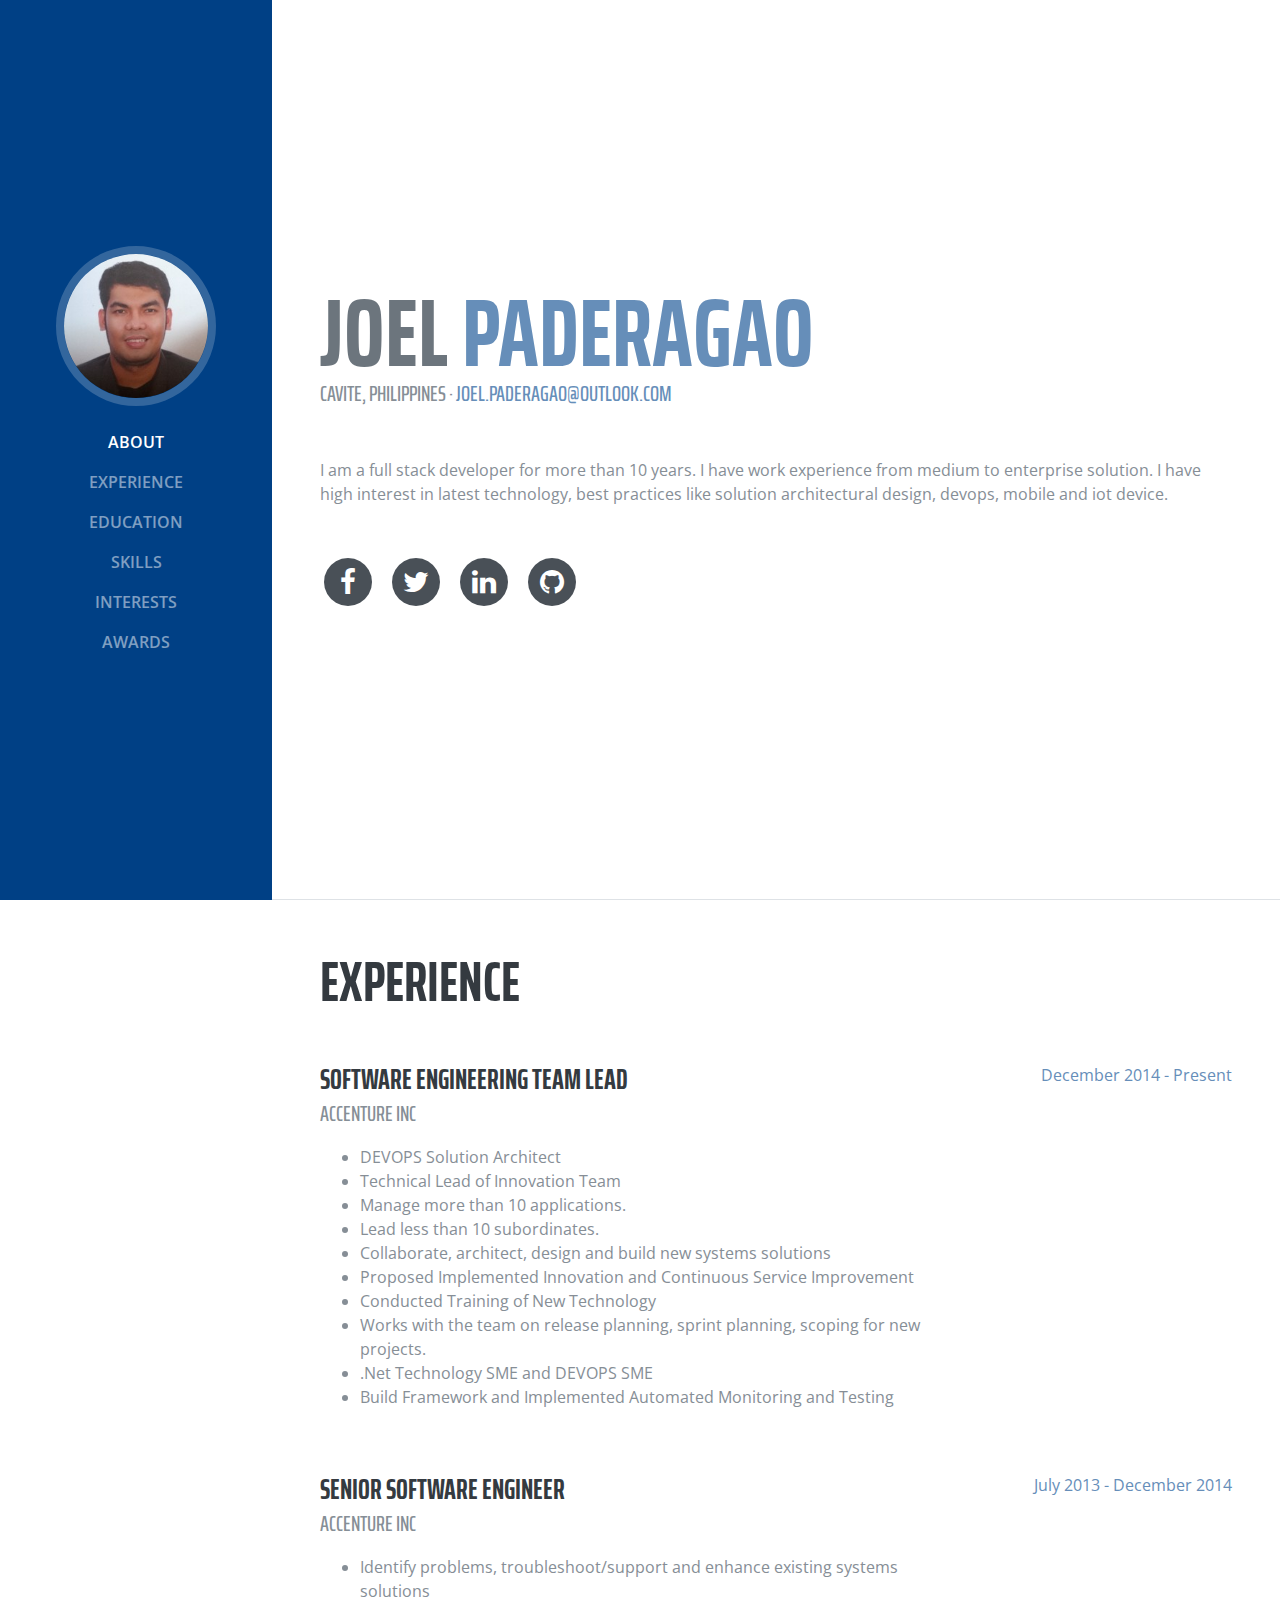
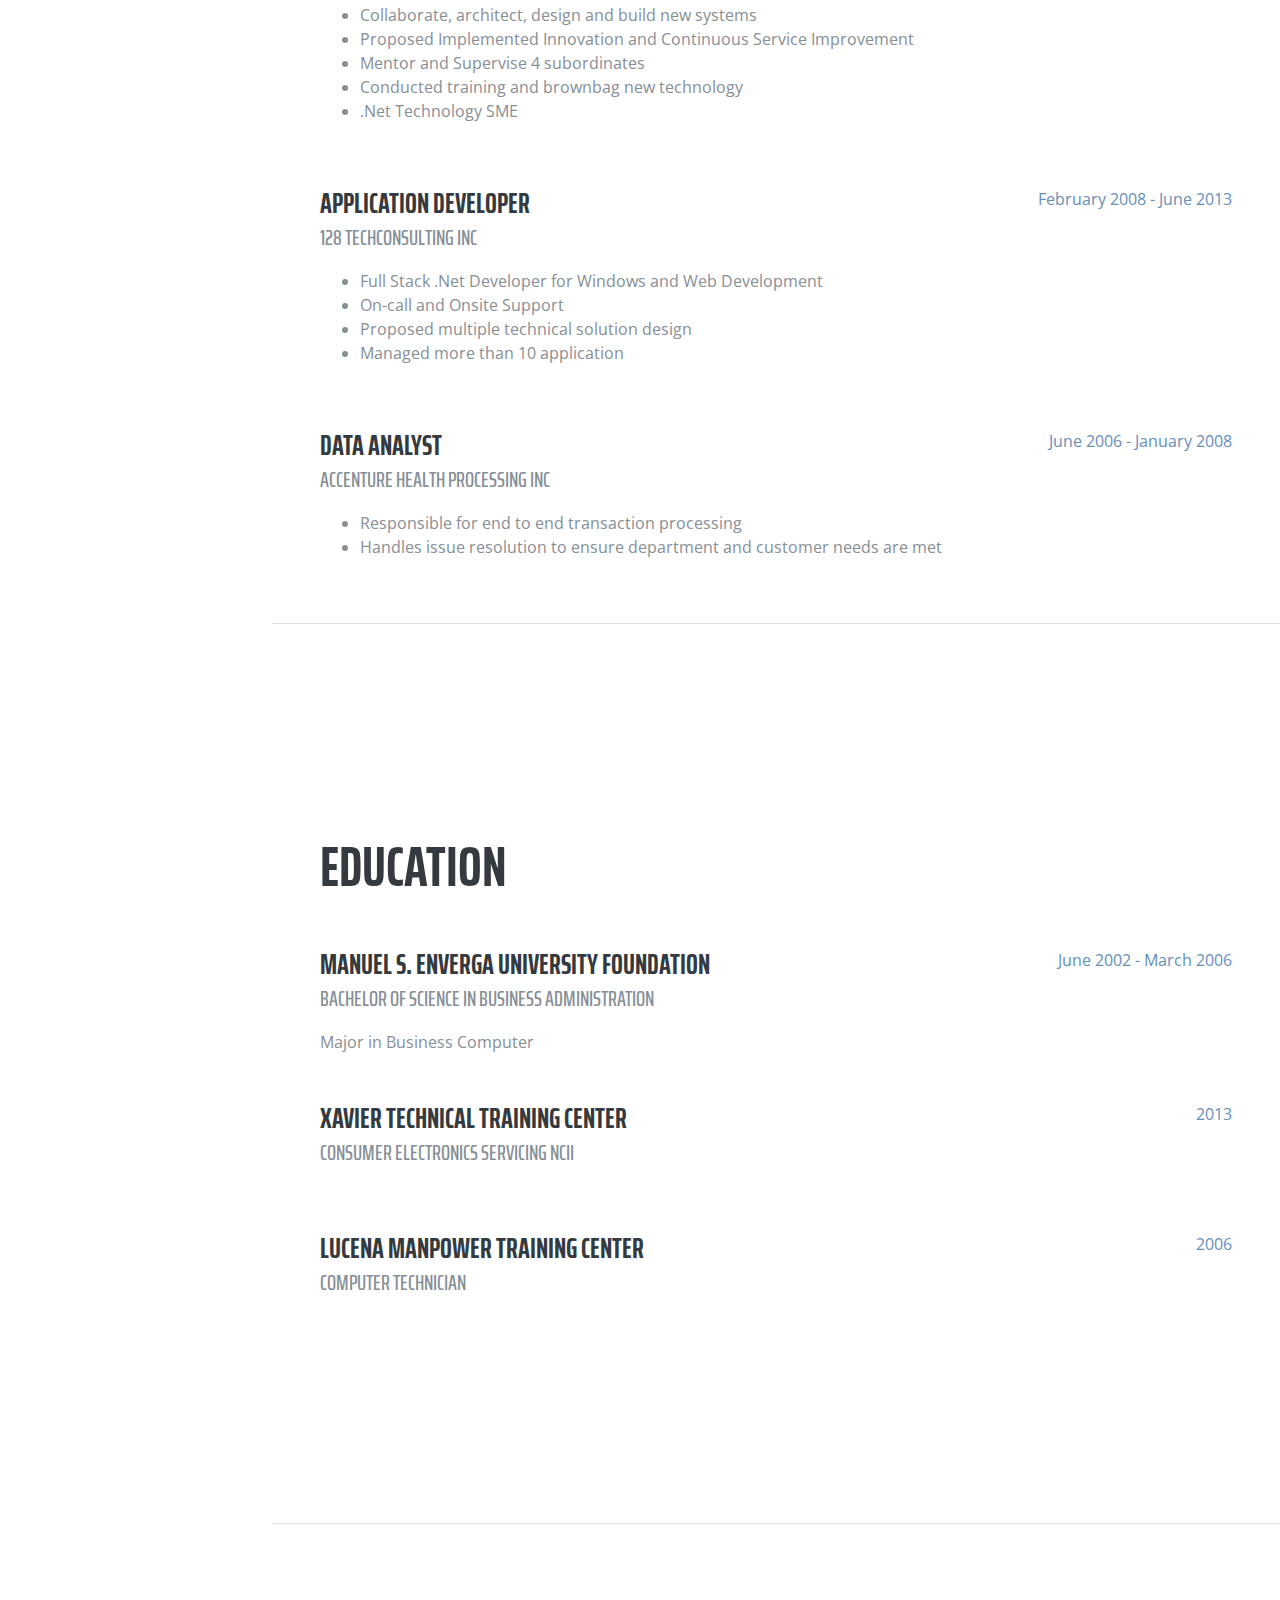
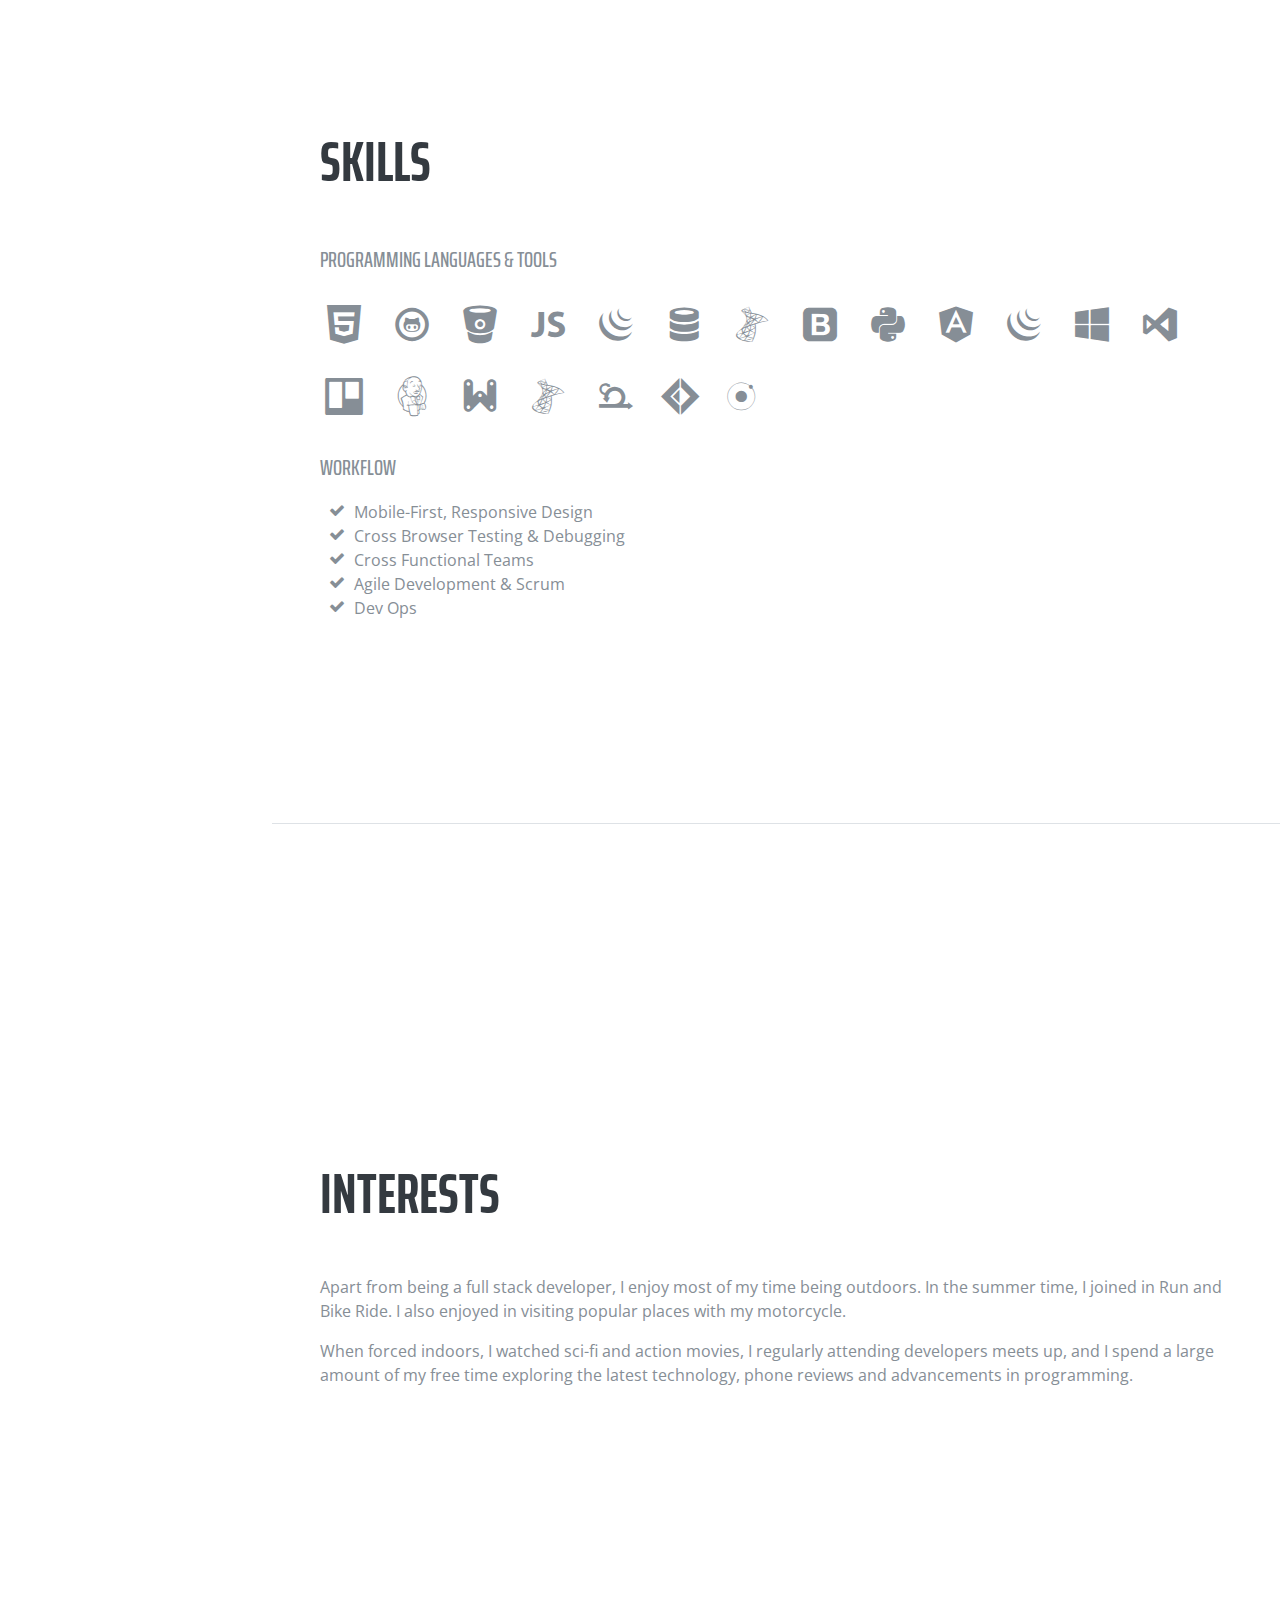
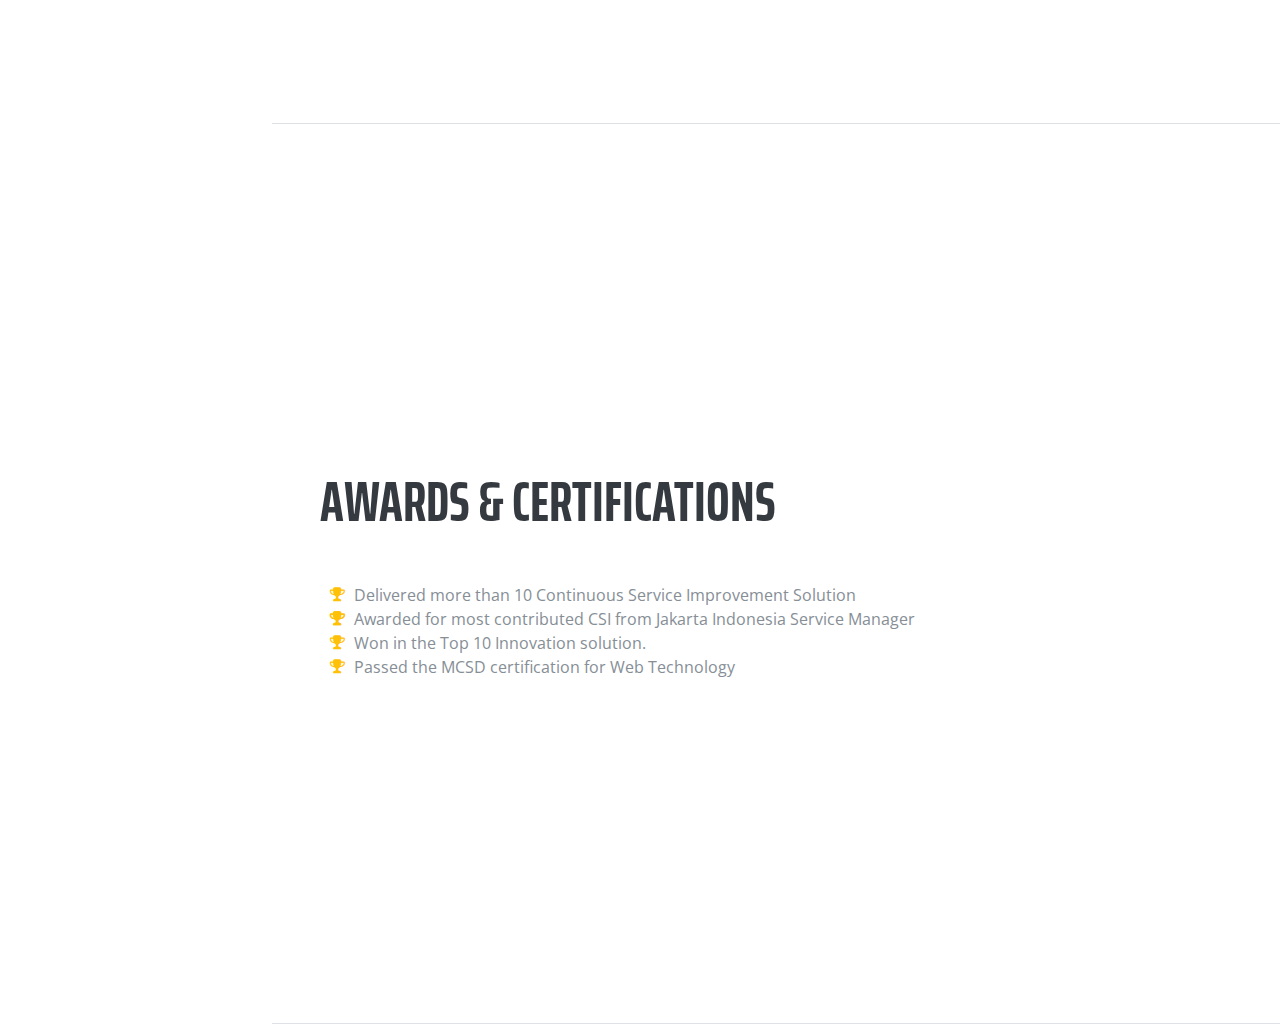
==== commit 55443c5c: "Update index.html" ====
--- a/index.html
+++ b/index.html
@@ -150,7 +150,7 @@
                         </ul>
                     </div>
                     <div class="resume-date text-md-right">
-                        <span class="text-primary">July 2013 - August 2014</span>
+                        <span class="text-primary">July 2013 - December 2014</span>
                     </div>
                 </div>
 
@@ -355,4 +355,4 @@
 
 </body>
 
-</html>+</html>
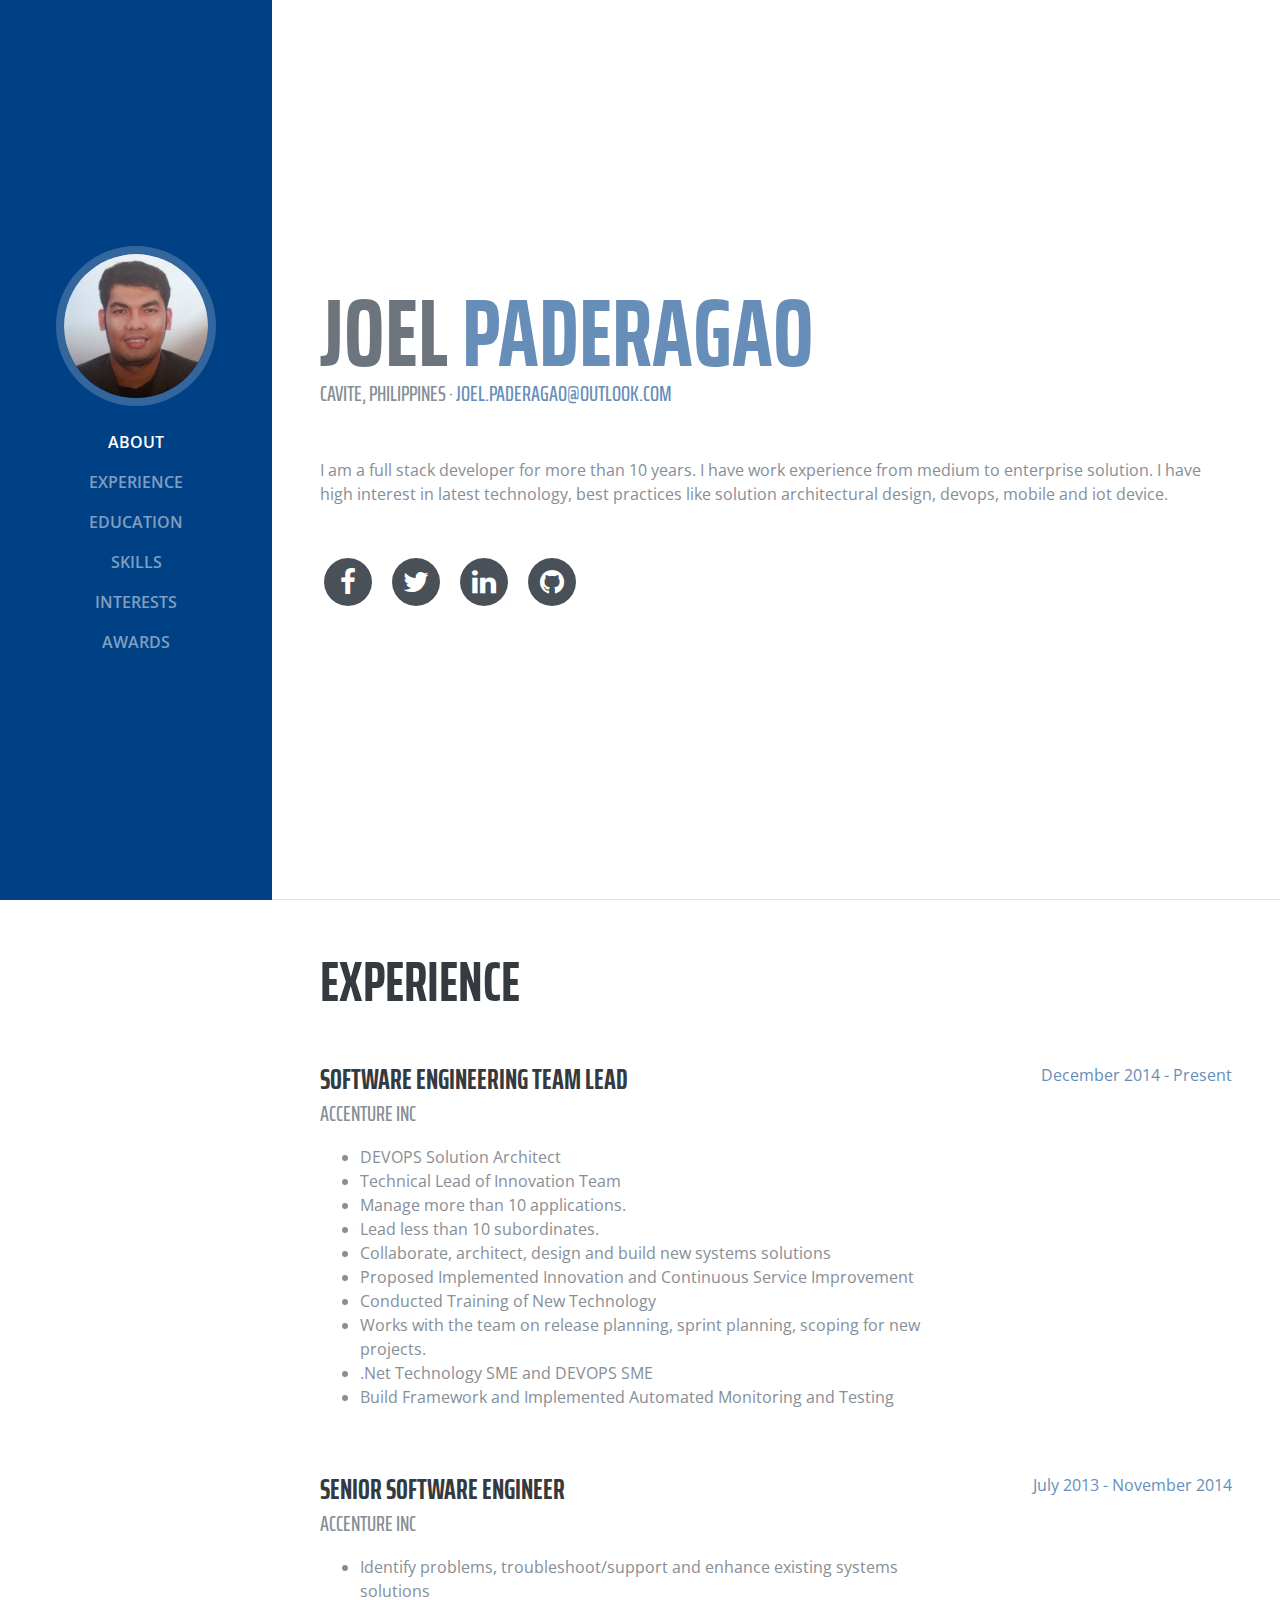
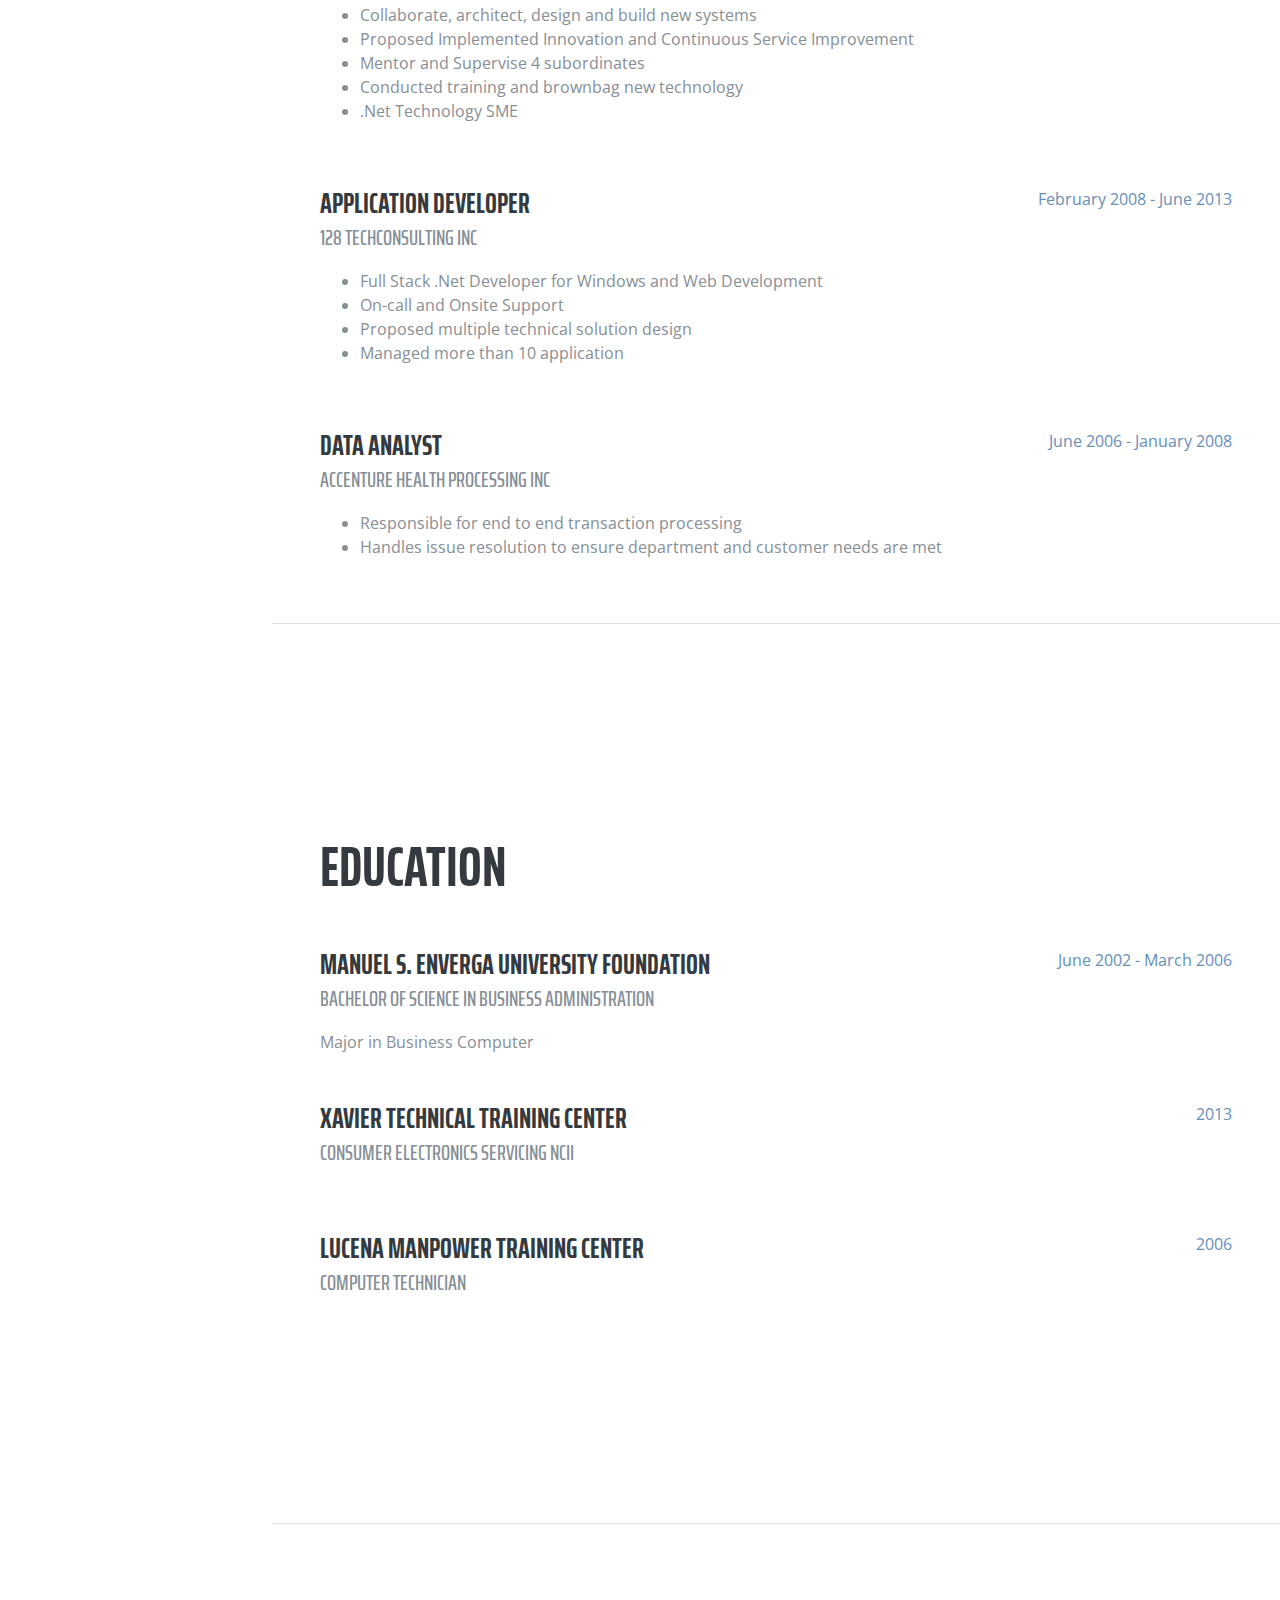
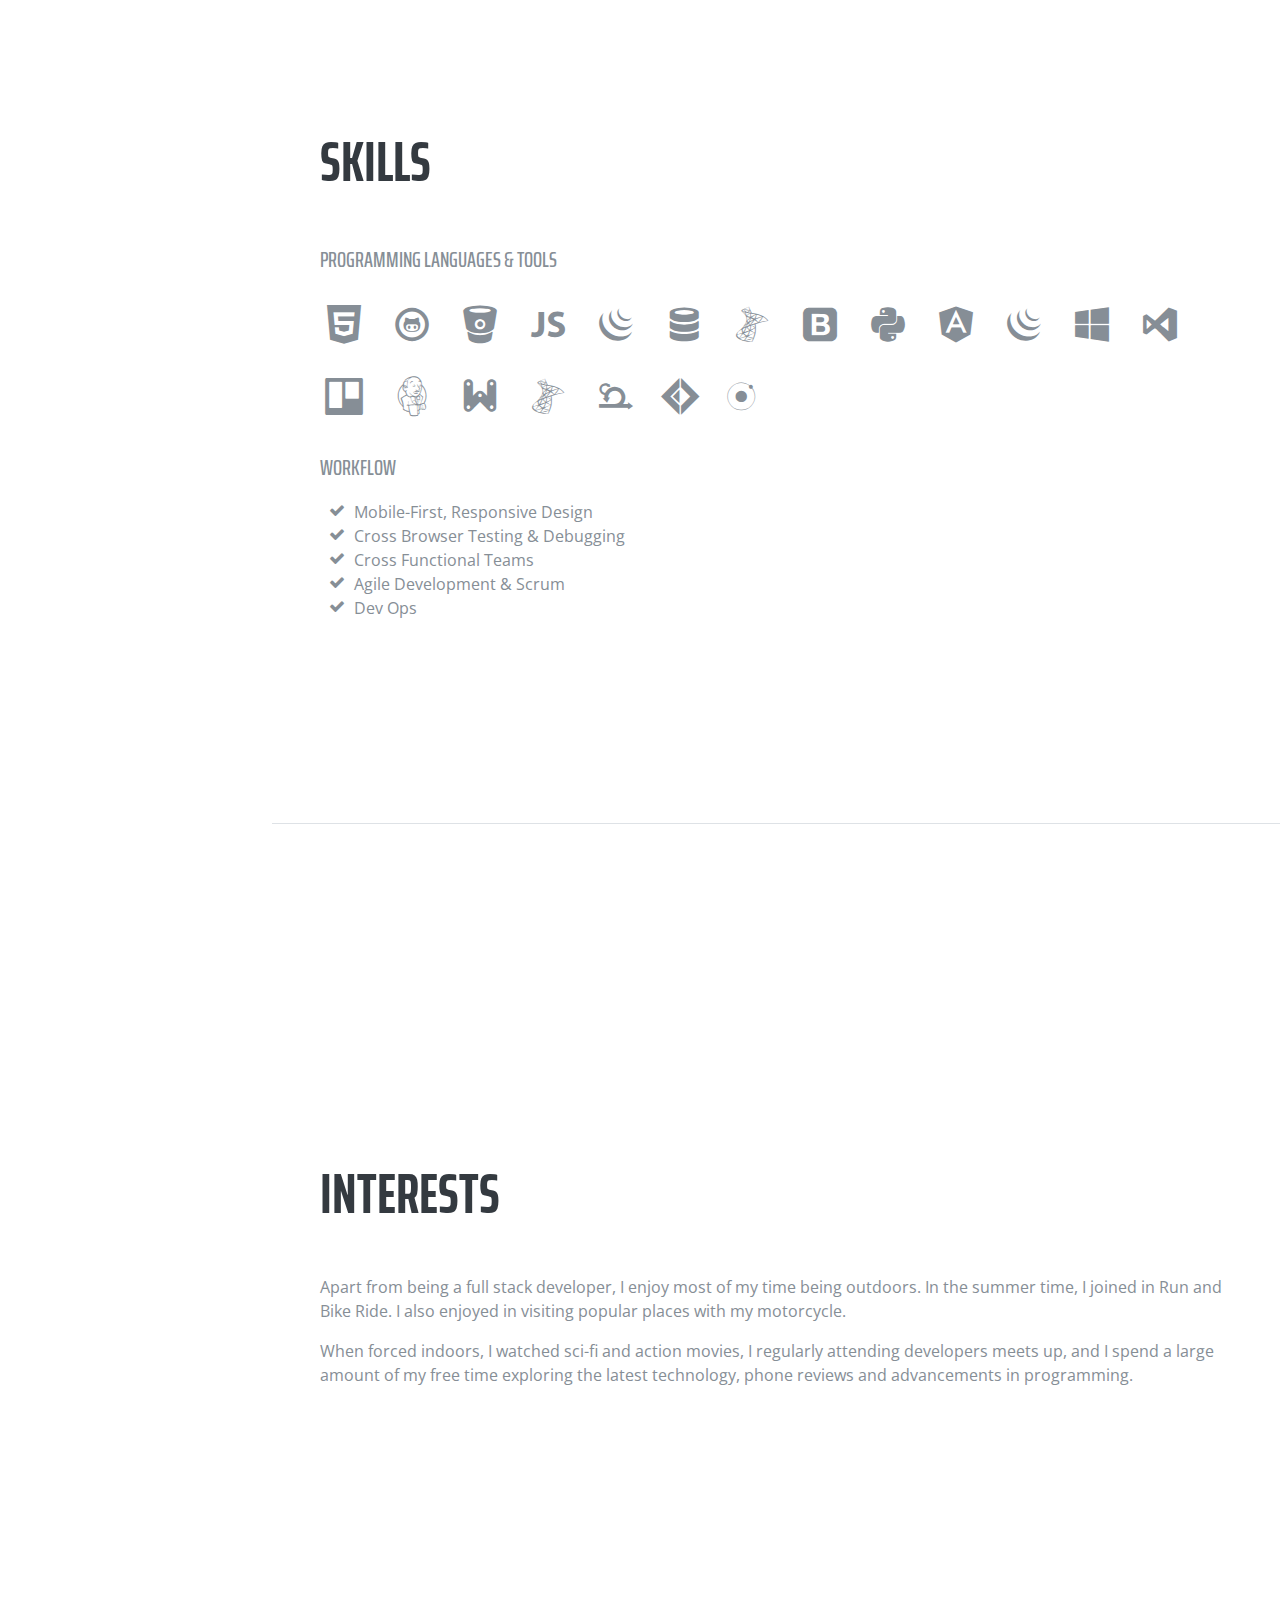
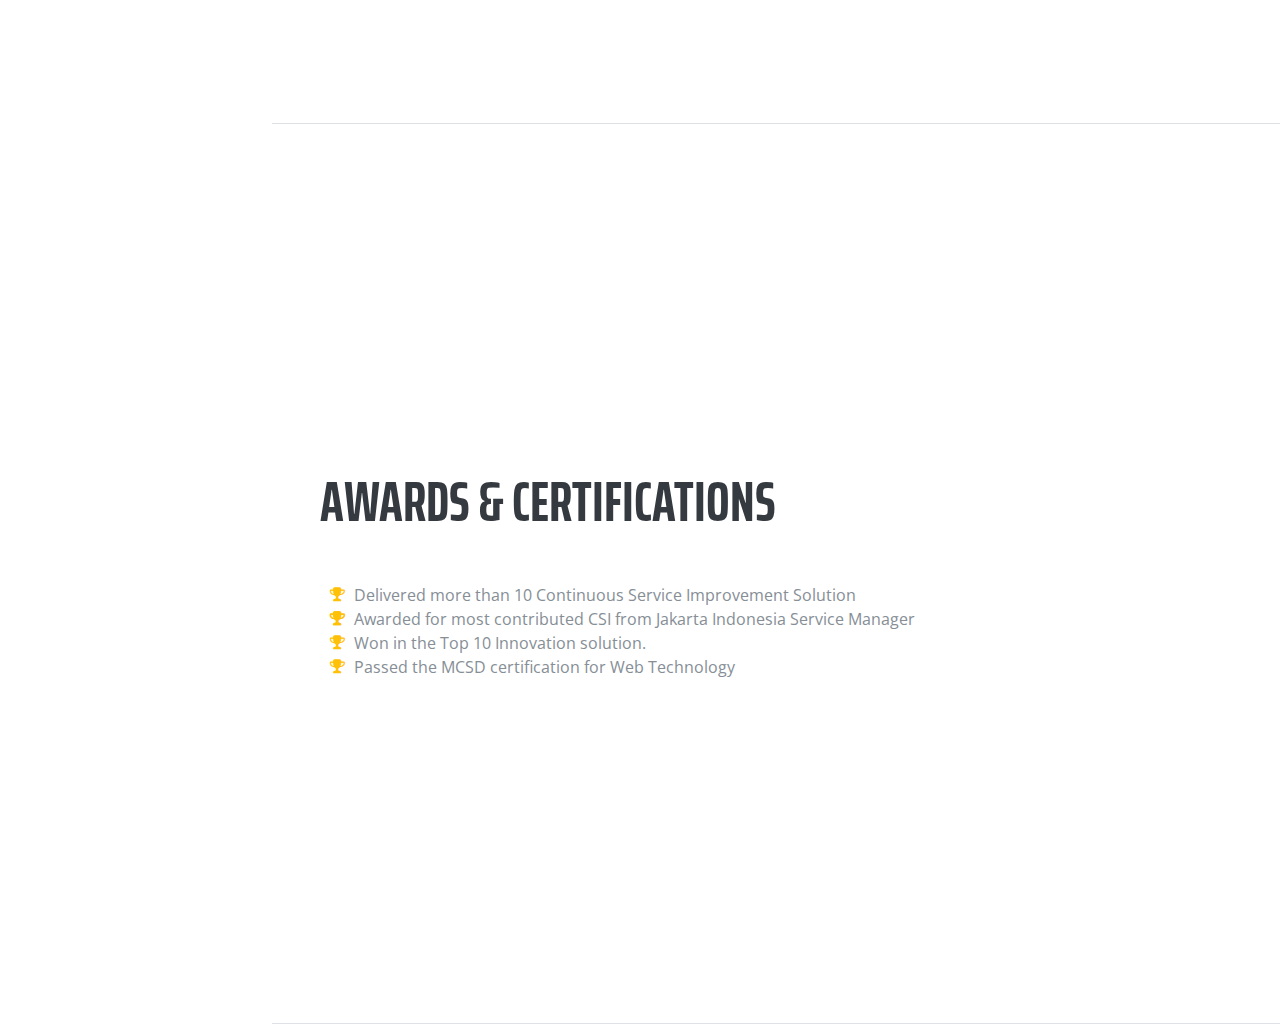
==== commit ae53988d: "Update index.html" ====
--- a/index.html
+++ b/index.html
@@ -150,7 +150,7 @@
                         </ul>
                     </div>
                     <div class="resume-date text-md-right">
-                        <span class="text-primary">July 2013 - December 2014</span>
+                        <span class="text-primary">July 2013 - November 2014</span>
                     </div>
                 </div>
 
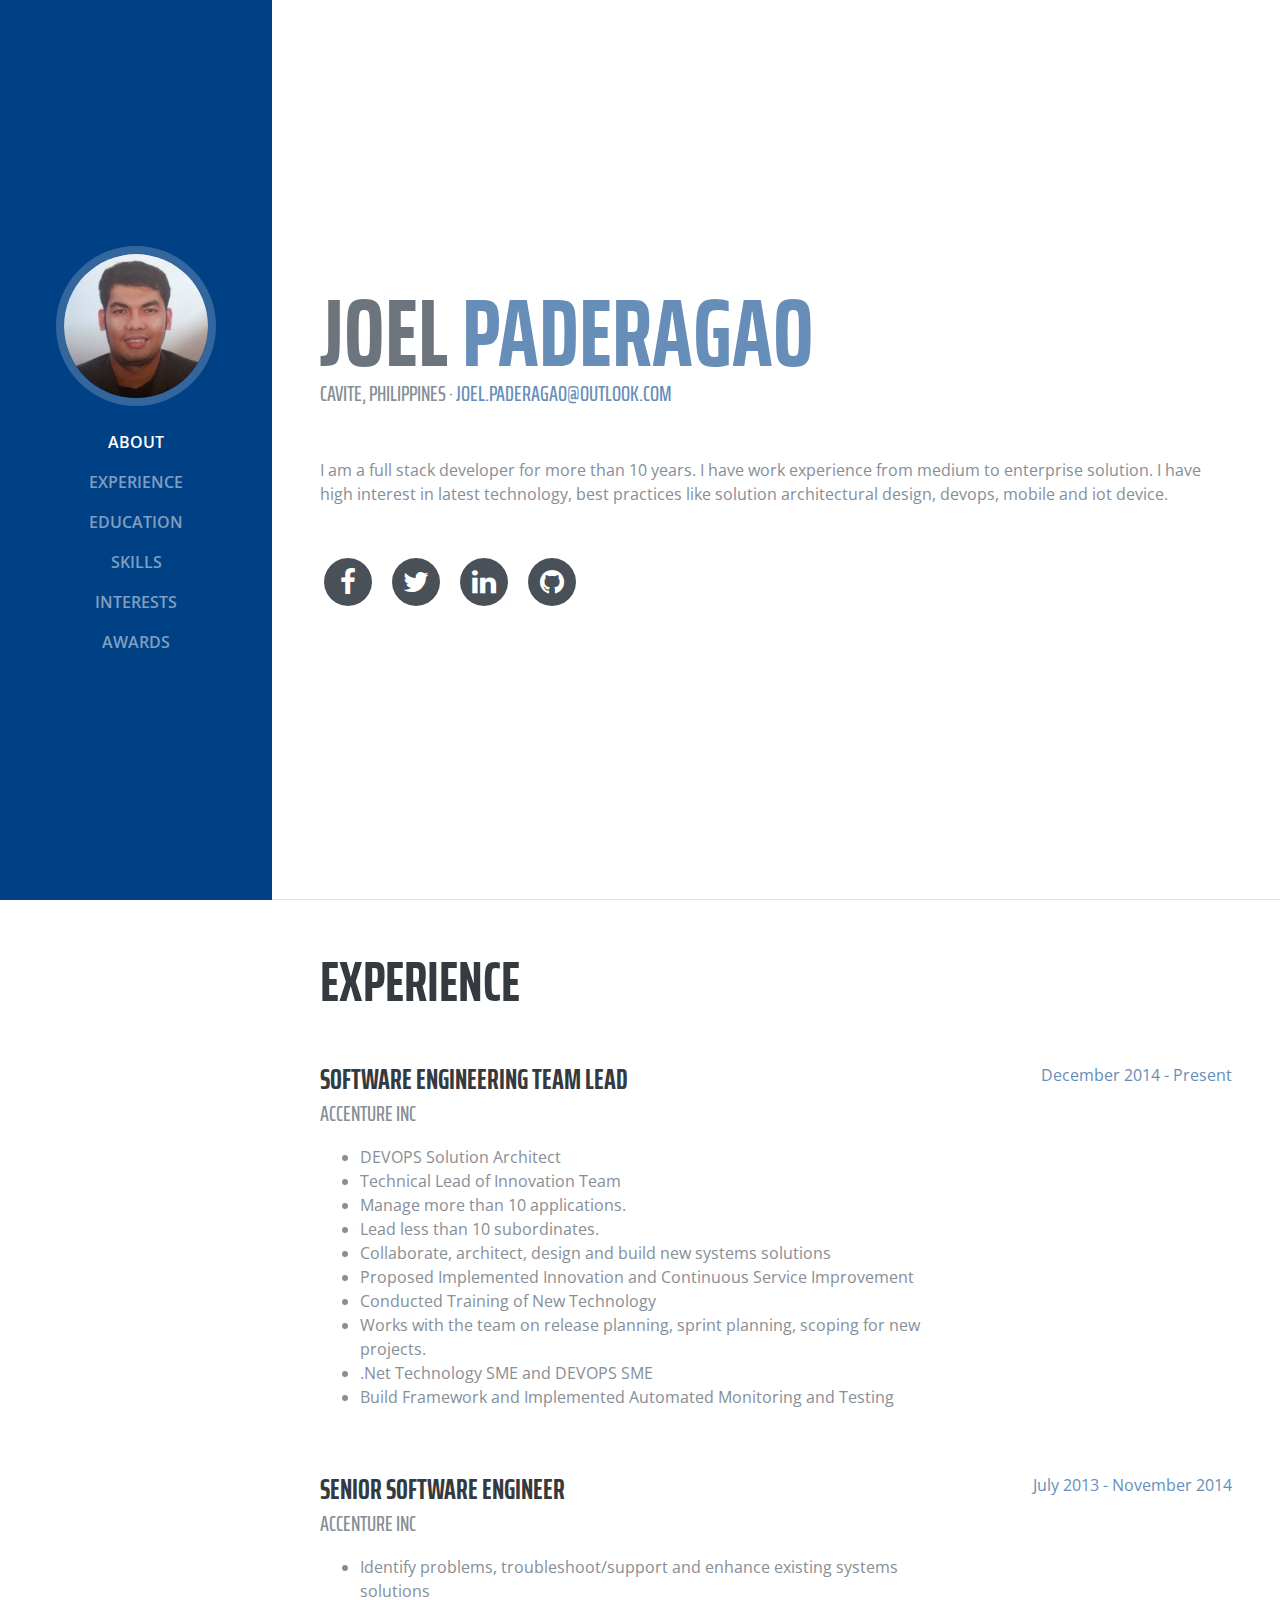
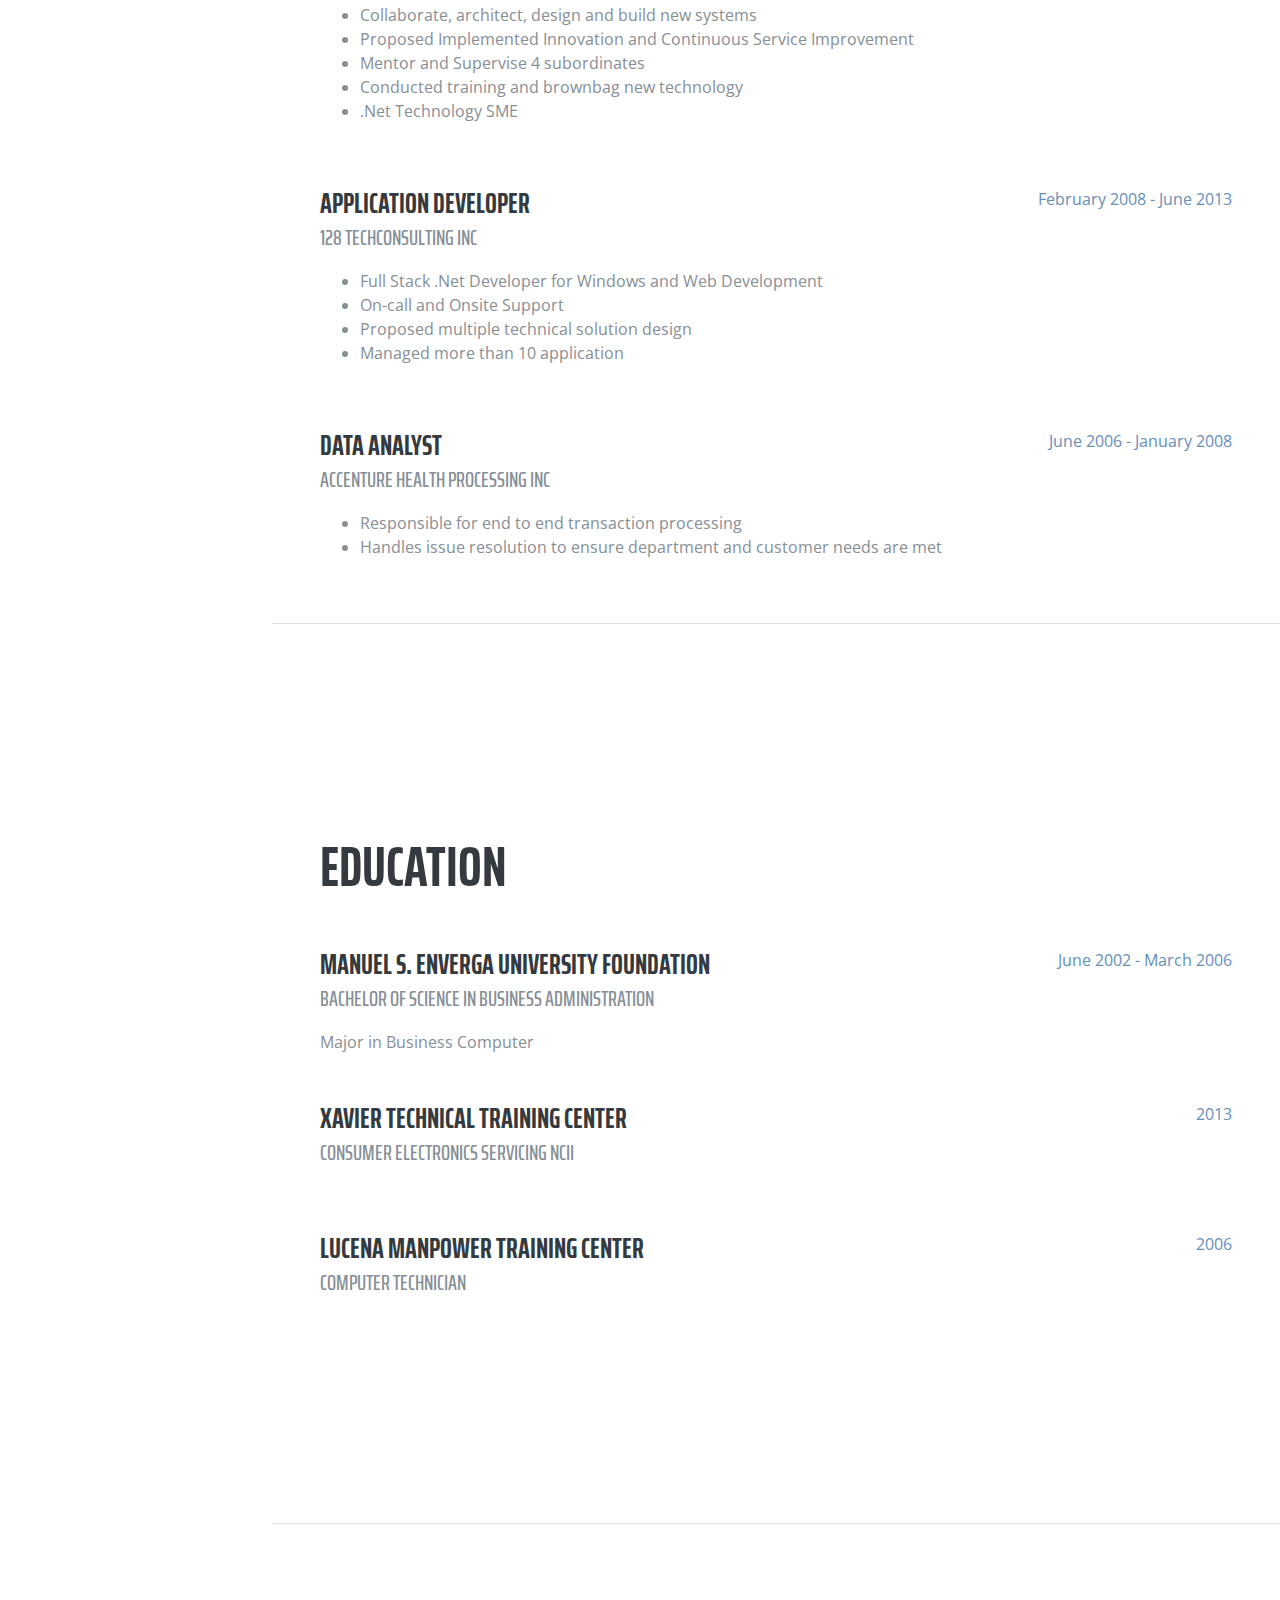
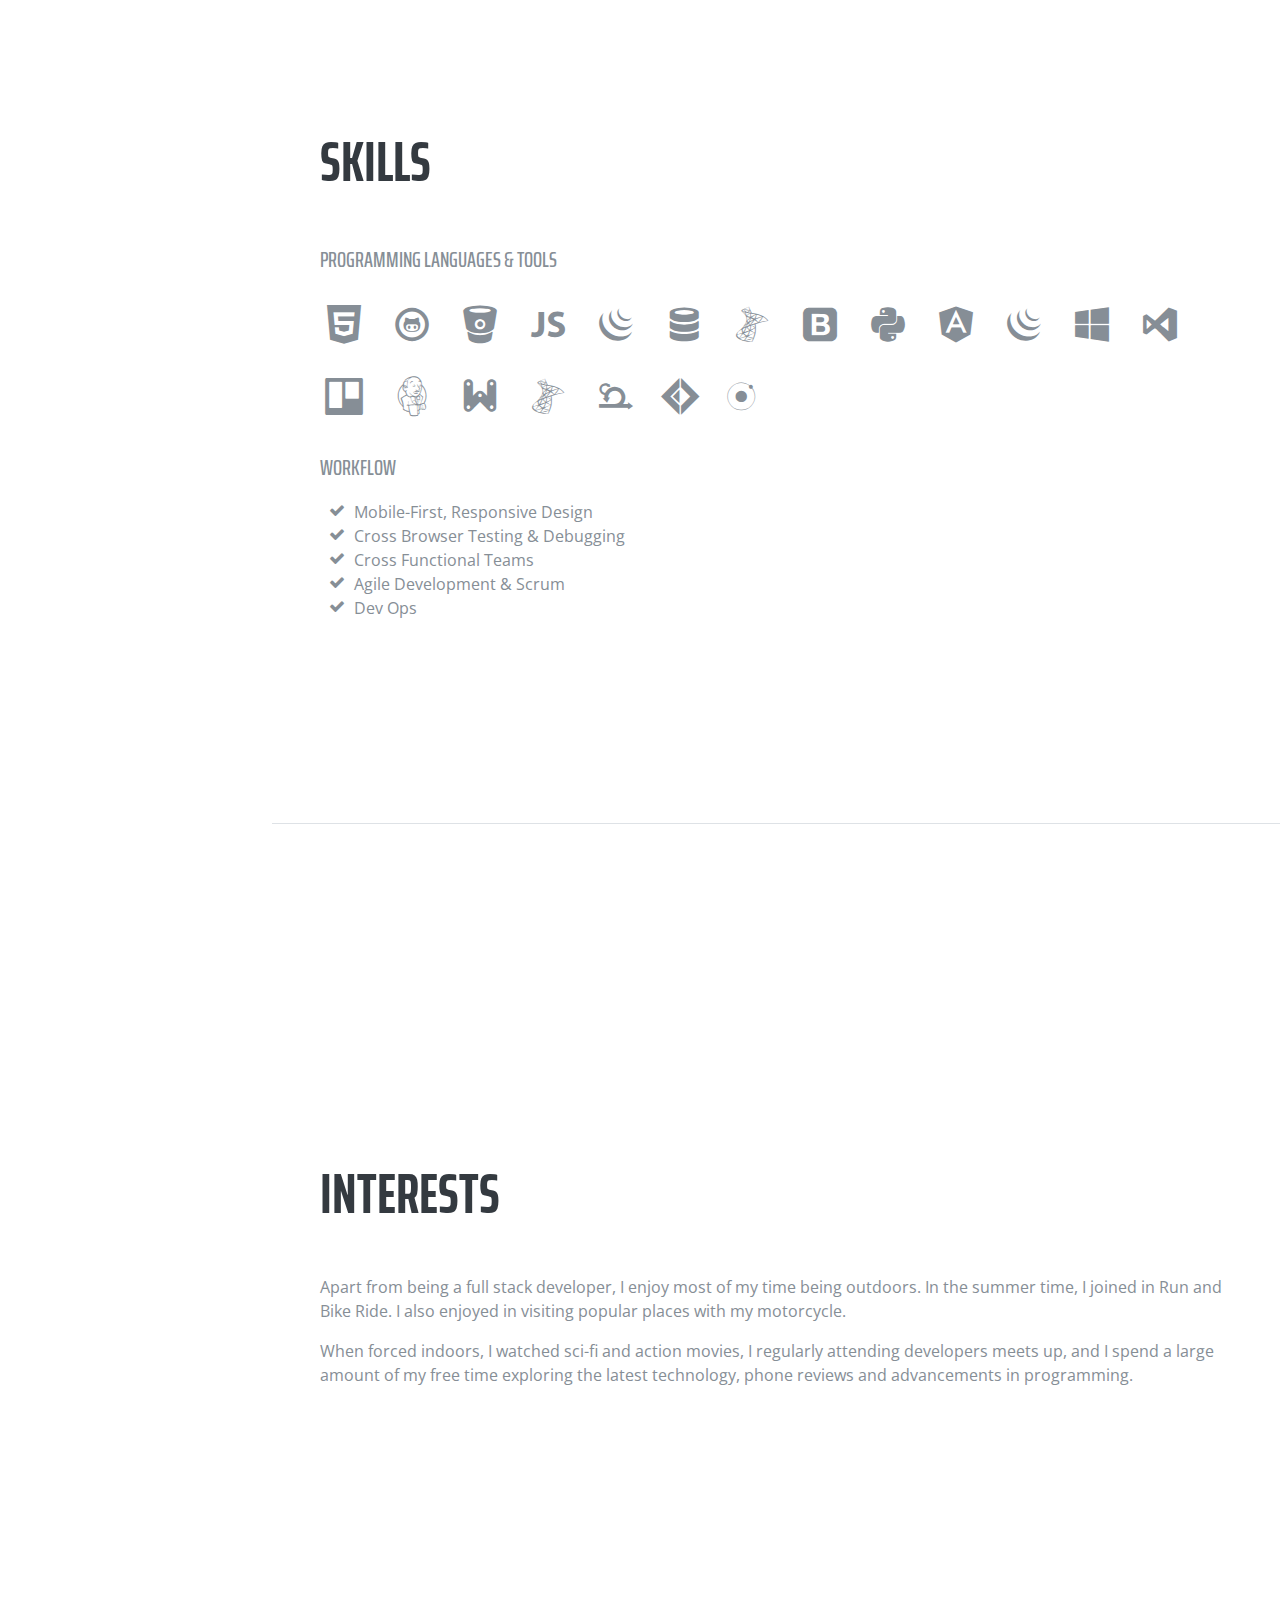
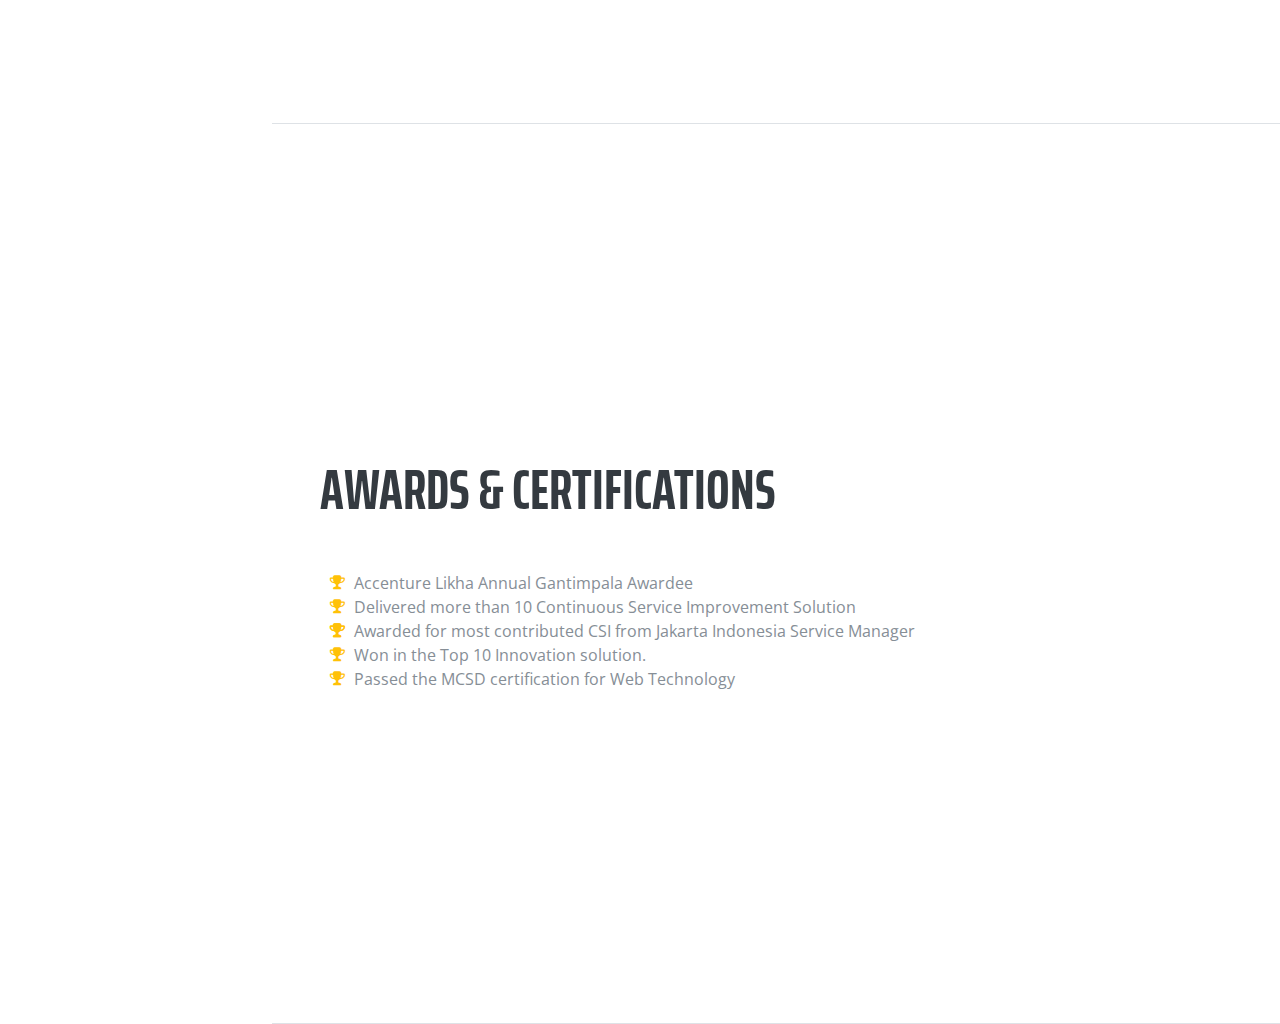
==== commit 0435ed60: "Update index.html" ====
--- a/index.html
+++ b/index.html
@@ -324,6 +324,9 @@
                 <h2 class="mb-5">Awards &amp; Certifications</h2>
                 <ul class="fa-ul mb-0">
                     <li>
+                        <i class="fa-li fa fa-trophy text-warning"></i>Accenture Likha Annual Gantimpala Awardee</li>
+                    </li>     
+                    <li>
                         <i class="fa-li fa fa-trophy text-warning"></i> Delivered more than 10 Continuous Service Improvement Solution</li>
                     <li>
                         <i class="fa-li fa fa-trophy text-warning"></i>
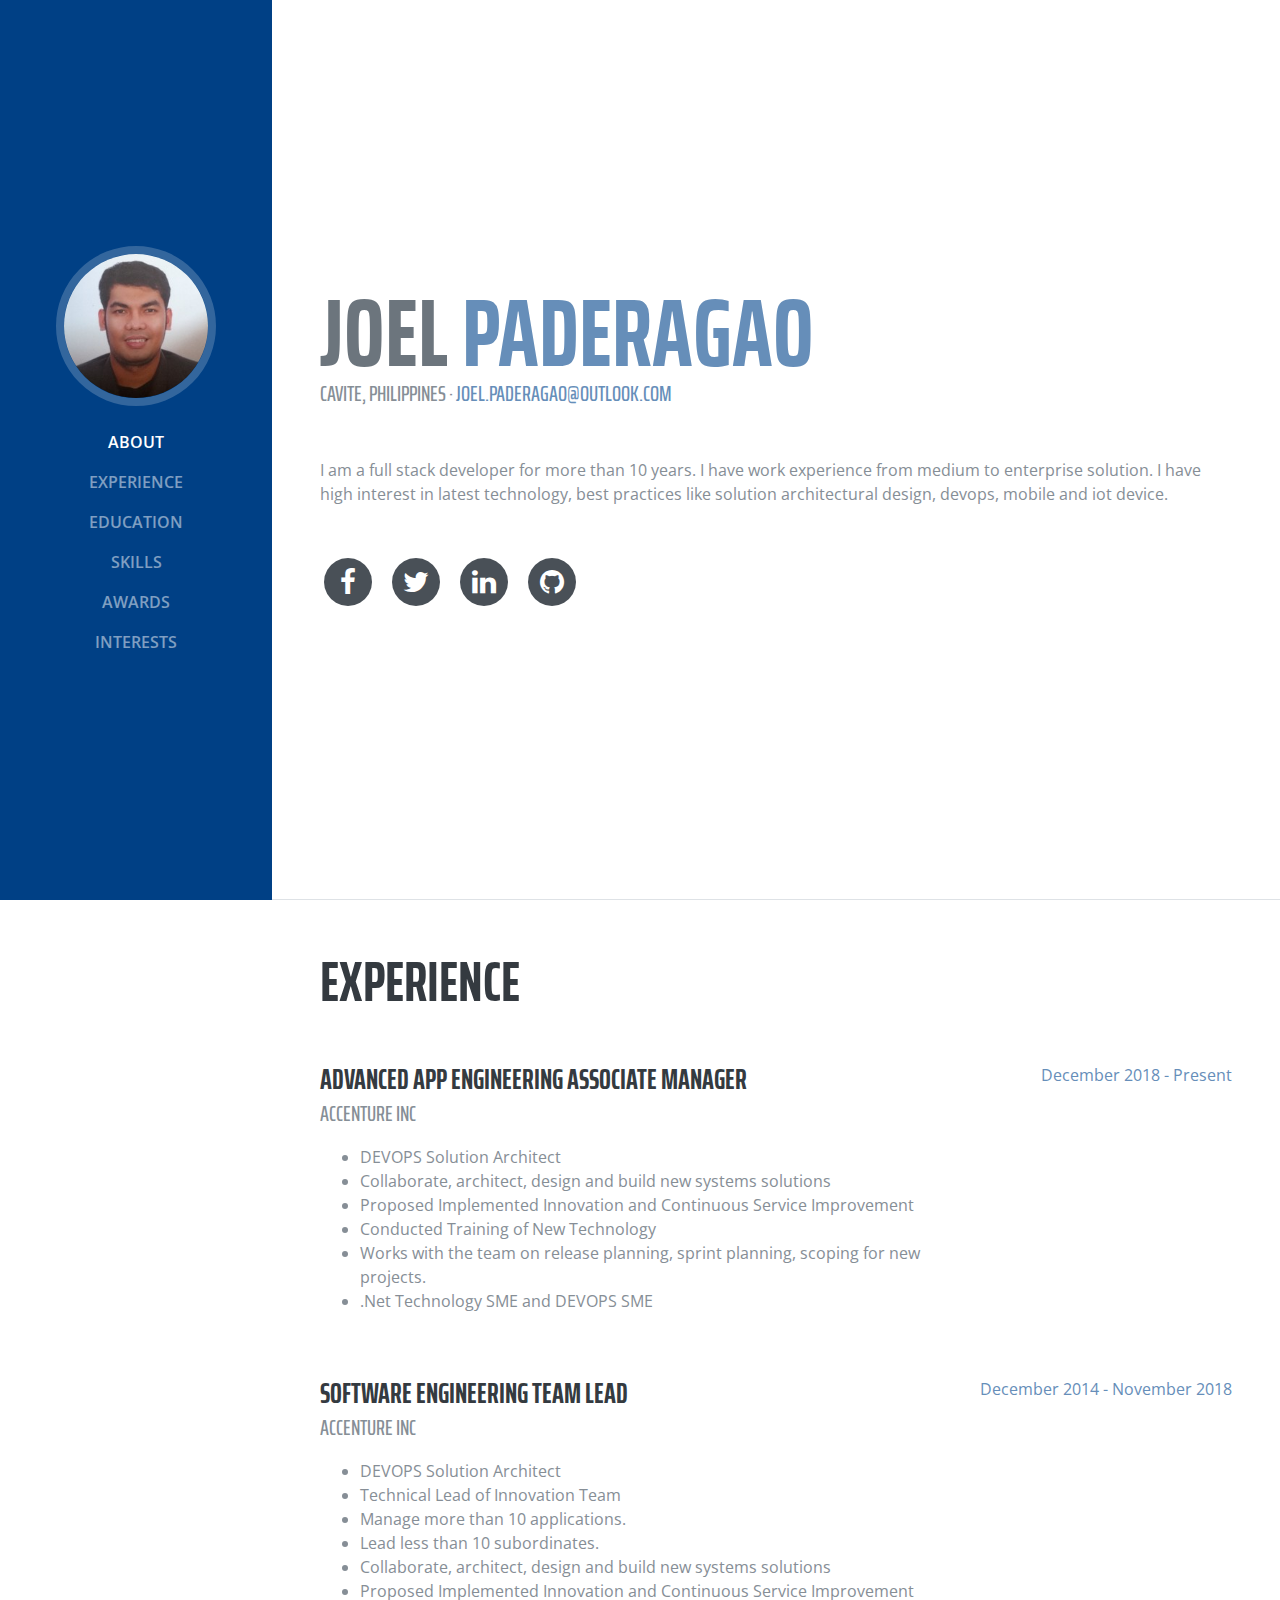
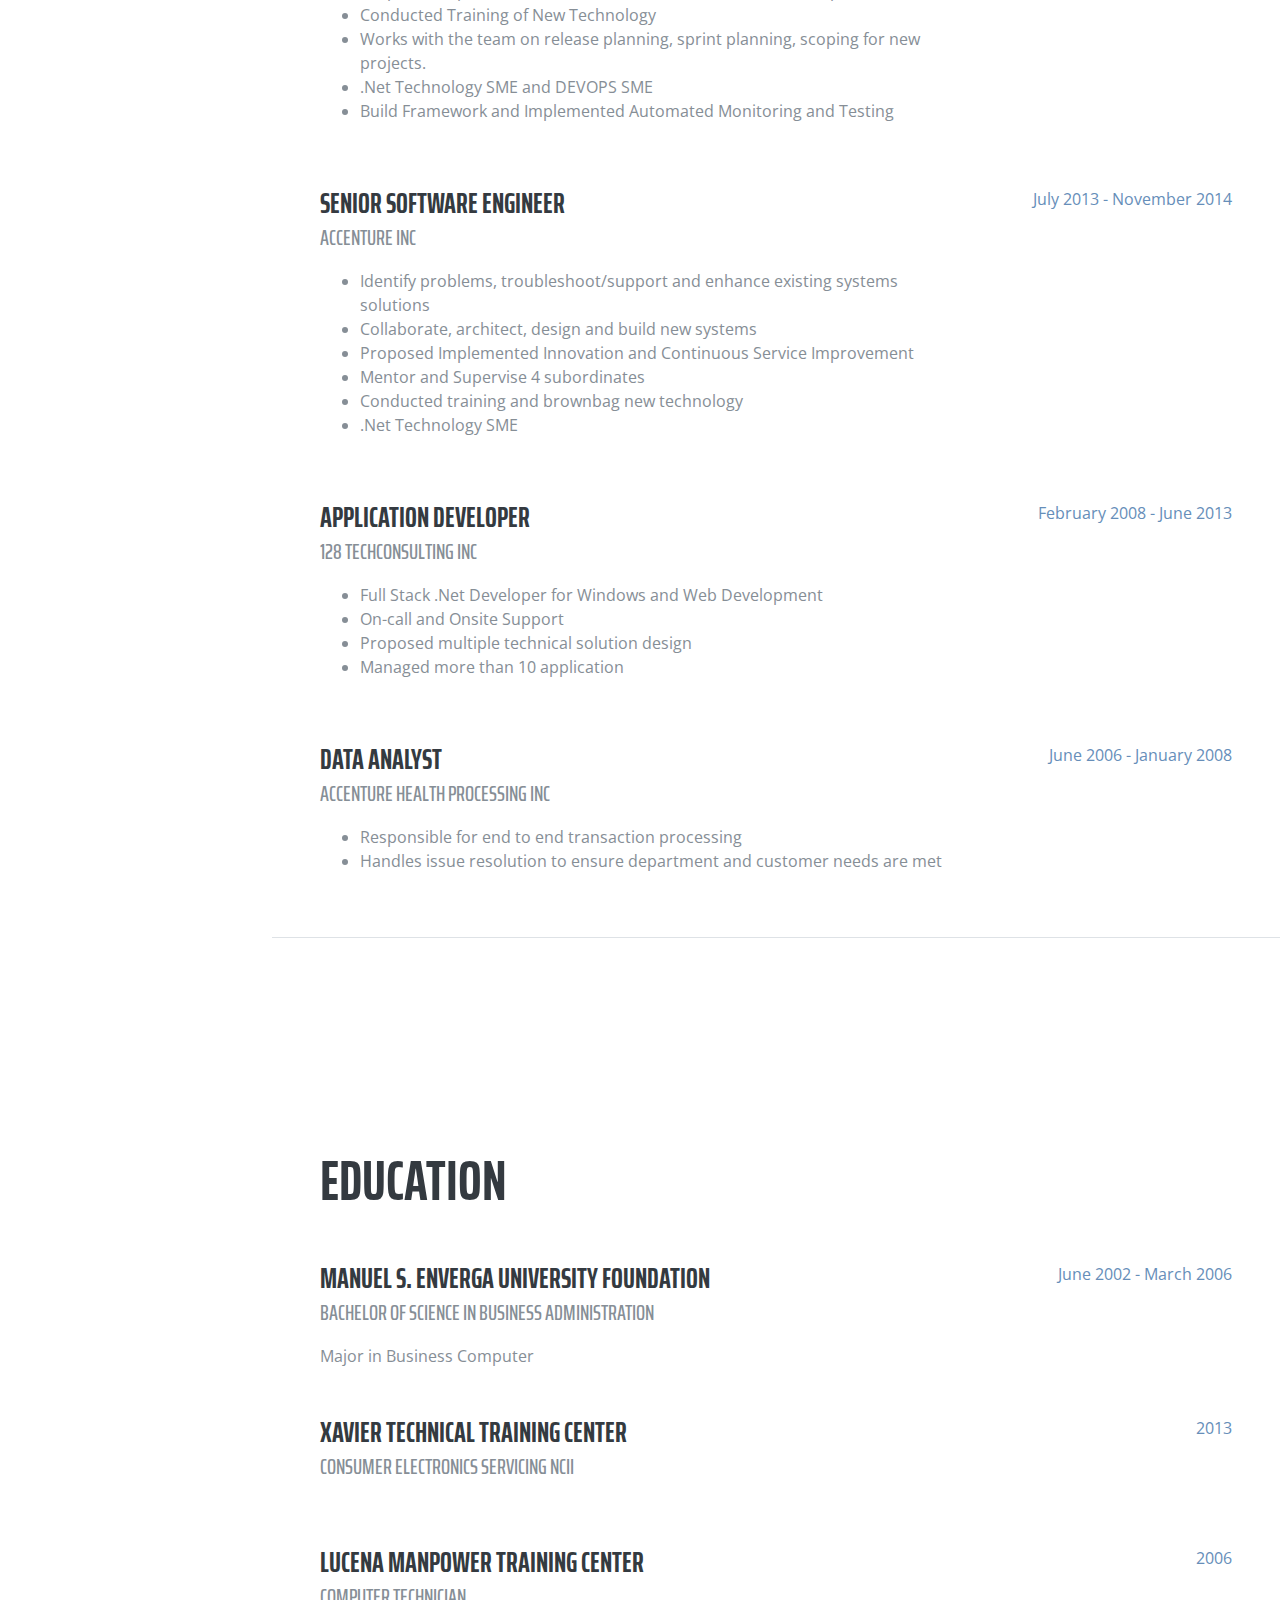
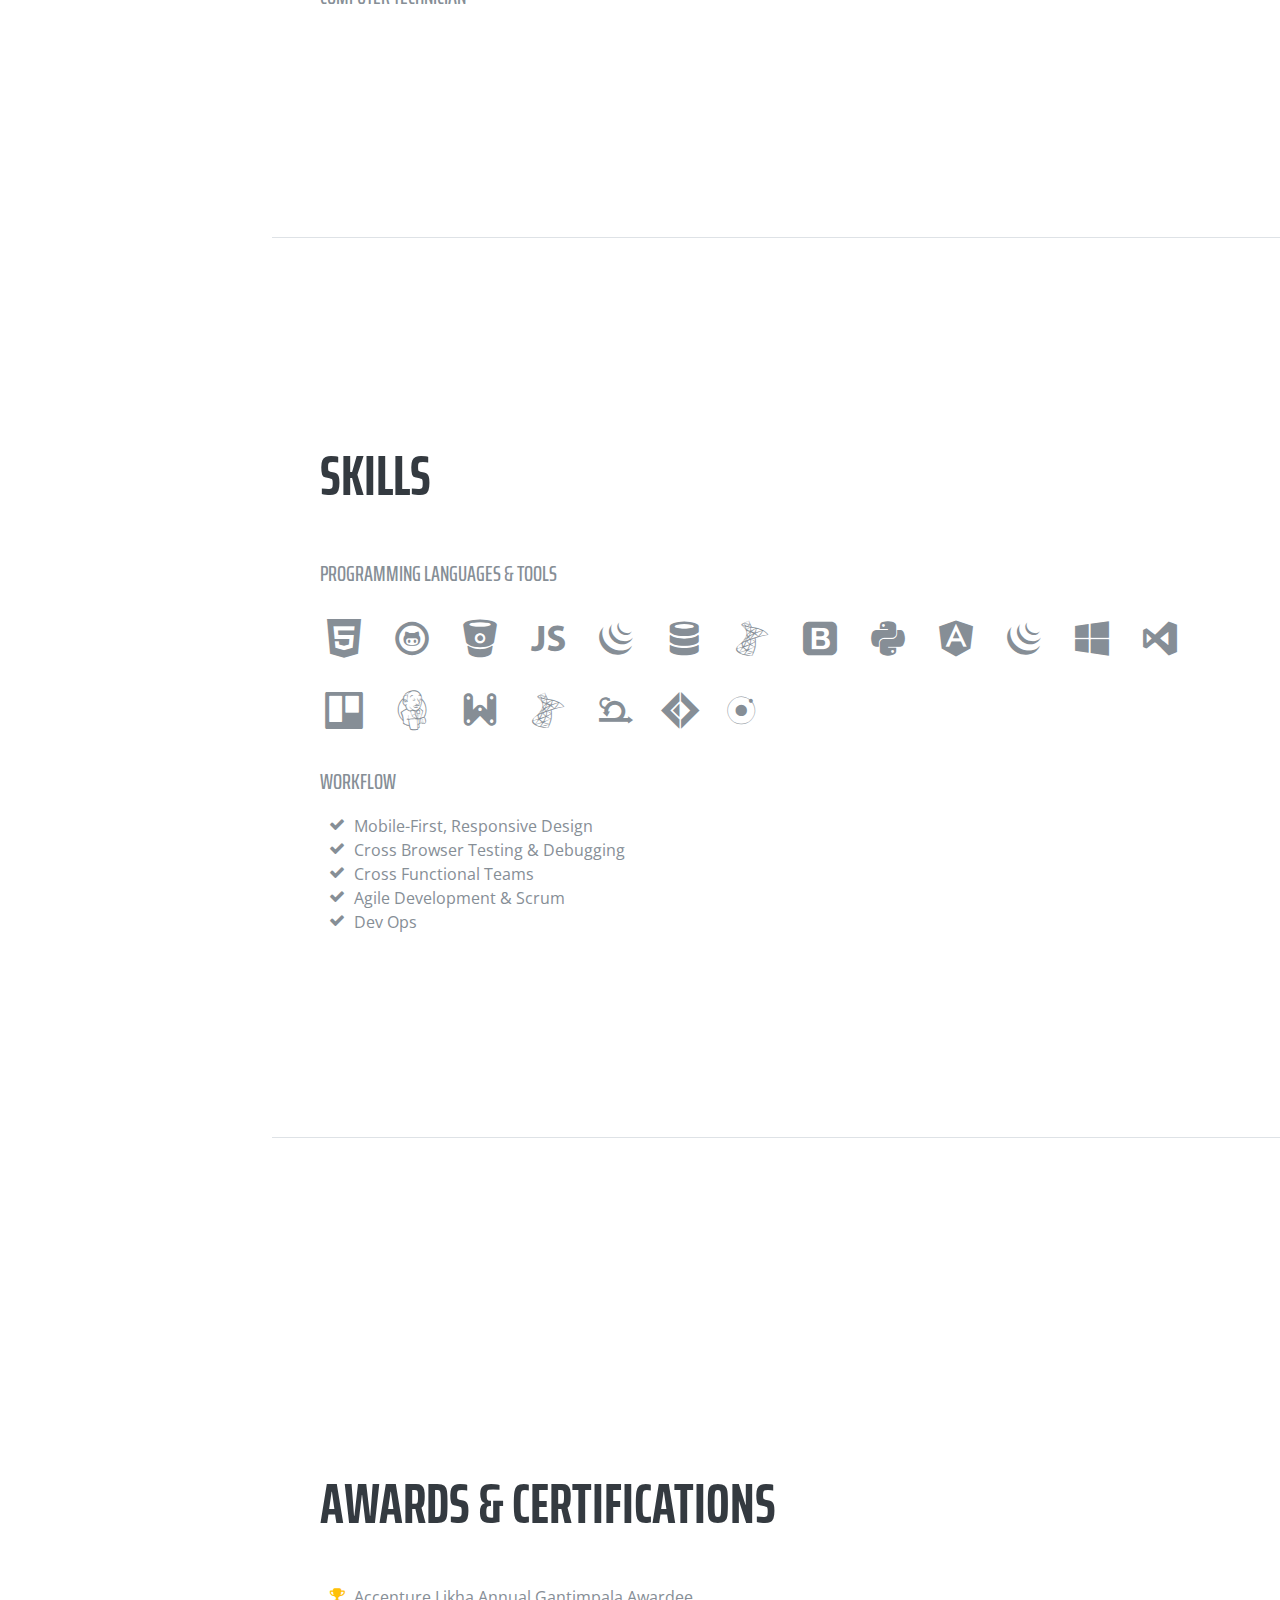
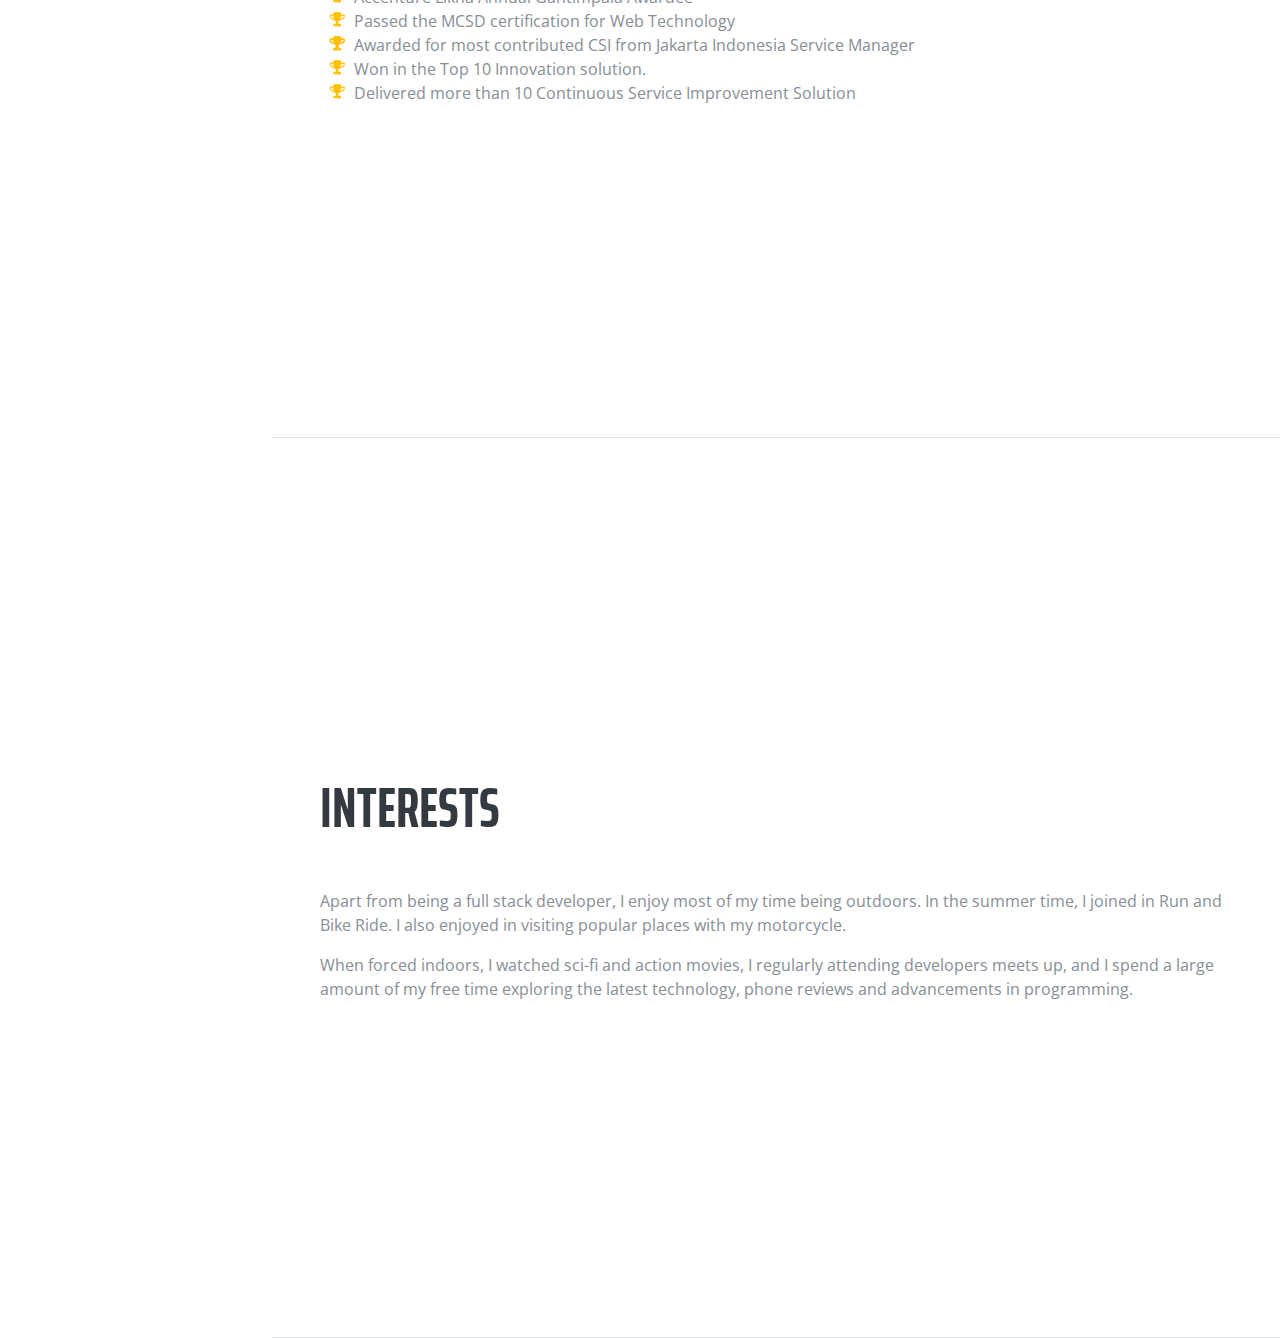
==== commit 30097740: "Update index.html" ====
--- a/index.html
+++ b/index.html
@@ -51,11 +51,12 @@
                 <li class="nav-item">
                     <a class="nav-link js-scroll-trigger" href="#skills">Skills</a>
                 </li>
-                <li class="nav-item">
+               
+                <li class="nav-item">
+                    <a class="nav-link js-scroll-trigger" href="#awards">Awards</a>
+                </li>
+                 <li class="nav-item">
                     <a class="nav-link js-scroll-trigger" href="#interests">Interests</a>
-                </li>
-                <li class="nav-item">
-                    <a class="nav-link js-scroll-trigger" href="#awards">Awards</a>
                 </li>
             </ul>
         </div>
@@ -112,7 +113,25 @@
         <section class="resume-section p-3 p-lg-5 d-flex flex-column" id="experience">
             <div class="my-auto">
                 <h2 class="mb-5">Experience</h2>
-
+               <div class="resume-item d-flex flex-column flex-md-row mb-5">
+                    <div class="resume-content mr-auto">
+                        <h3 class="mb-0">Advanced App Engineering Associate Manager</h3>
+                        <div class="subheading mb-3">Accenture Inc</div>
+                        <ul>
+
+                            <li>DEVOPS Solution Architect </li>
+                            <li>Collaborate, architect, design and build new systems solutions </li>
+                            <li>Proposed Implemented Innovation and Continuous Service Improvement </li>
+                            <li>Conducted Training of New Technology </li>
+                            <li>Works with the team on release planning, sprint planning, scoping for new projects. </li>
+                            <li>.Net Technology SME and DEVOPS SME </li>
+                        </ul>
+                    </div>
+                    <div class="resume-date text-md-right">
+                        <span class="text-primary">December 2018 - Present</span>
+                    </div>
+                </div>
+                
                 <div class="resume-item d-flex flex-column flex-md-row mb-5">
                     <div class="resume-content mr-auto">
                         <h3 class="mb-0">Software Engineering Team Lead</h3>
@@ -132,7 +151,7 @@
                         </ul>
                     </div>
                     <div class="resume-date text-md-right">
-                        <span class="text-primary">December 2014 - Present</span>
+                        <span class="text-primary">December 2014 - November 2018</span>
                     </div>
                 </div>
 
@@ -311,7 +330,35 @@
             </div>
         </section>
 
-        <section class="resume-section p-3 p-lg-5 d-flex flex-column" id="interests">
+     
+
+        <section class="resume-section p-3 p-lg-5 d-flex flex-column" id="awards">
+            <div class="my-auto">
+                <h2 class="mb-5">Awards &amp; Certifications</h2>
+                <ul class="fa-ul mb-0">
+                    <li>
+                        <i class="fa-li fa fa-trophy text-warning"></i>Accenture Likha Annual Gantimpala Awardee</li>
+                    </li>
+                    <li>
+                        <i class="fa-li fa fa-trophy text-warning"></i> Passed the MCSD certification for Web Technology</li>
+                    <li>
+
+                    <li>
+                        <i class="fa-li fa fa-trophy text-warning"></i>
+                    </li>
+                    <li>
+                        <i class="fa-li fa fa-trophy text-warning"></i> Awarded for most contributed CSI from Jakarta Indonesia Service Manager
+                    </li>
+                    <li>
+                        <i class="fa-li fa fa-trophy text-warning"></i> Won in the Top 10 Innovation solution.
+                    </li>
+                                      <li>
+                        <i class="fa-li fa fa-trophy text-warning"></i> Delivered more than 10 Continuous Service Improvement Solution</li>
+
+                </ul>
+            </div>
+        </section>
+       <section class="resume-section p-3 p-lg-5 d-flex flex-column" id="interests">
             <div class="my-auto">
                 <h2 class="mb-5">Interests</h2>
                 <p>Apart from being a full stack developer, I enjoy most of my time being outdoors. In the summer time, I joined in Run and Bike Ride. I also enjoyed in visiting popular places with my motorcycle.</p>
@@ -319,31 +366,6 @@
             </div>
         </section>
 
-        <section class="resume-section p-3 p-lg-5 d-flex flex-column" id="awards">
-            <div class="my-auto">
-                <h2 class="mb-5">Awards &amp; Certifications</h2>
-                <ul class="fa-ul mb-0">
-                    <li>
-                        <i class="fa-li fa fa-trophy text-warning"></i>Accenture Likha Annual Gantimpala Awardee</li>
-                    </li>     
-                    <li>
-                        <i class="fa-li fa fa-trophy text-warning"></i> Delivered more than 10 Continuous Service Improvement Solution</li>
-                    <li>
-                        <i class="fa-li fa fa-trophy text-warning"></i>
-                    </li>
-                    <li>
-                        <i class="fa-li fa fa-trophy text-warning"></i> Awarded for most contributed CSI from Jakarta Indonesia Service Manager</li>
-                    <li>
-                        <i class="fa-li fa fa-trophy text-warning"></i> Won in the Top 10 Innovation solution.
-                    </li>
-                    <li>
-                        <i class="fa-li fa fa-trophy text-warning"></i> Passed the MCSD certification for Web Technology</li>
-                    <li>
-
-                </ul>
-            </div>
-        </section>
-
     </div>
 
     <!-- Bootstrap core JavaScript -->
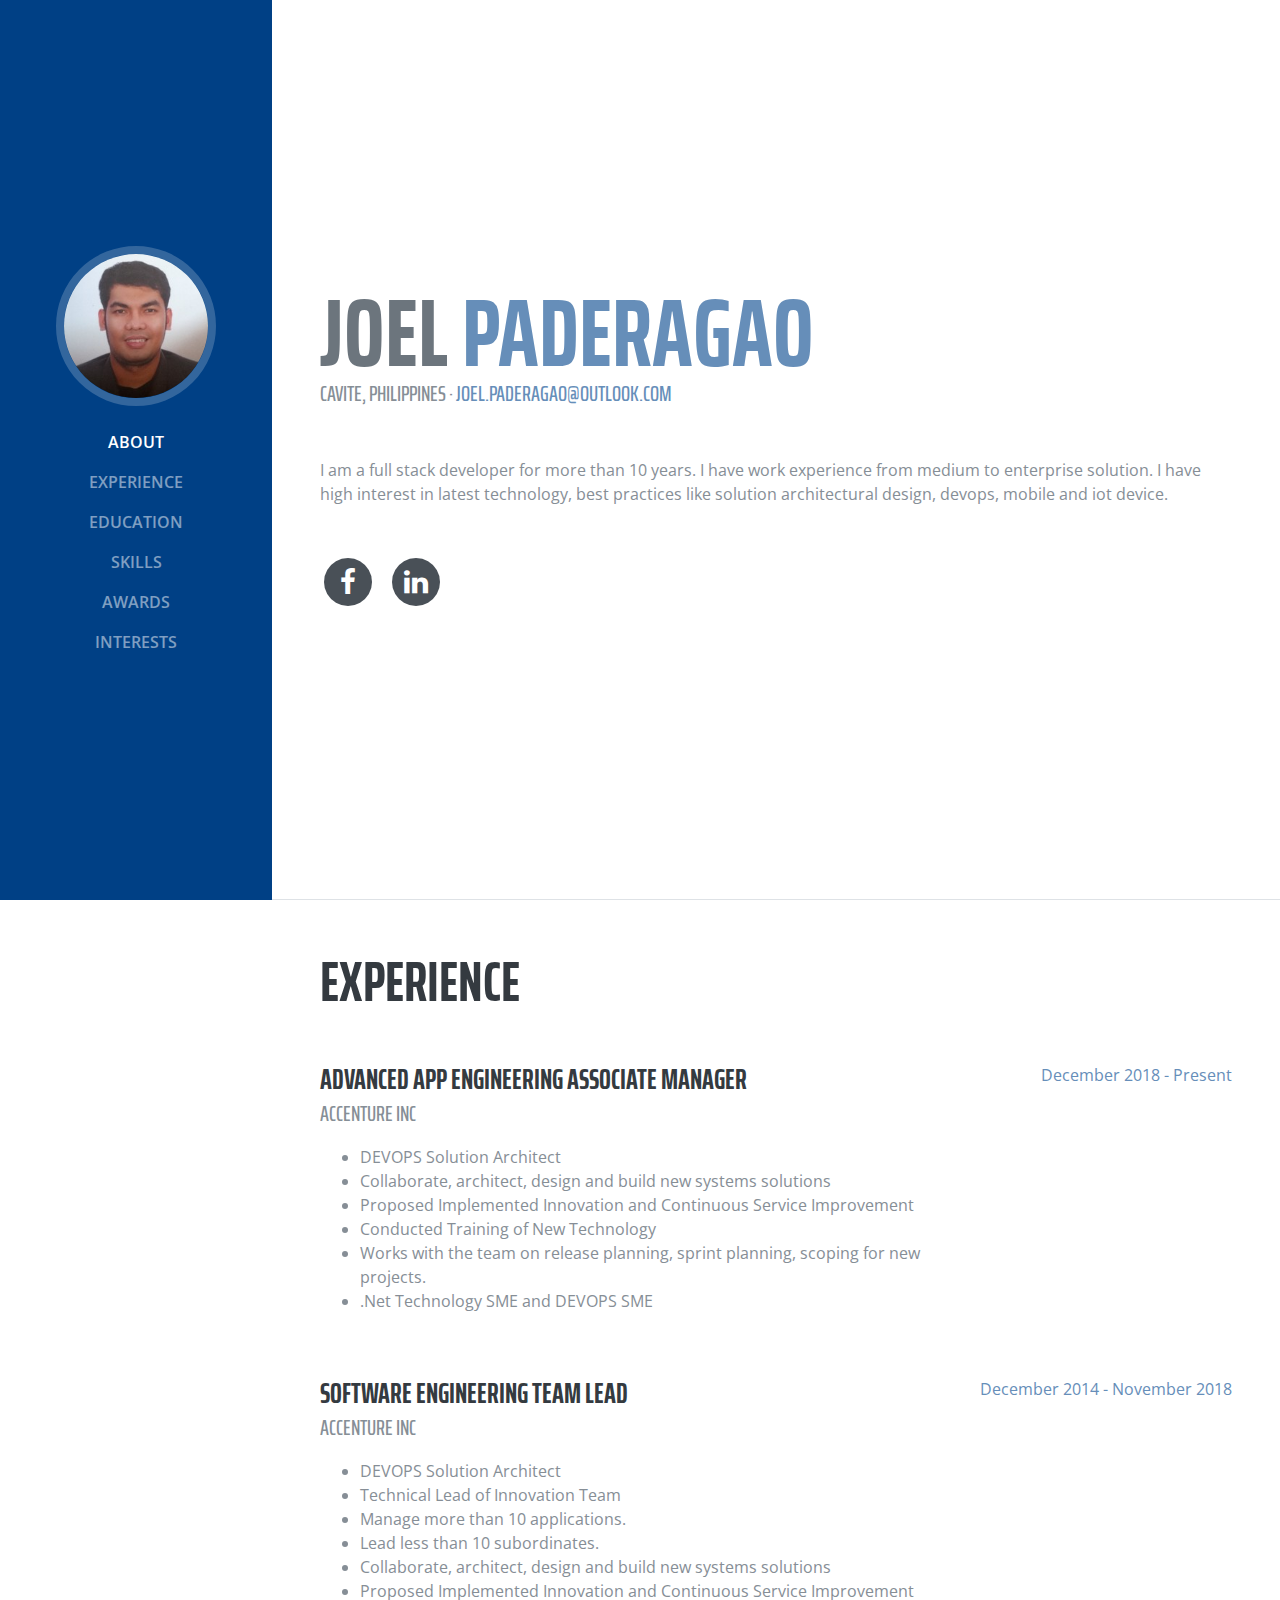
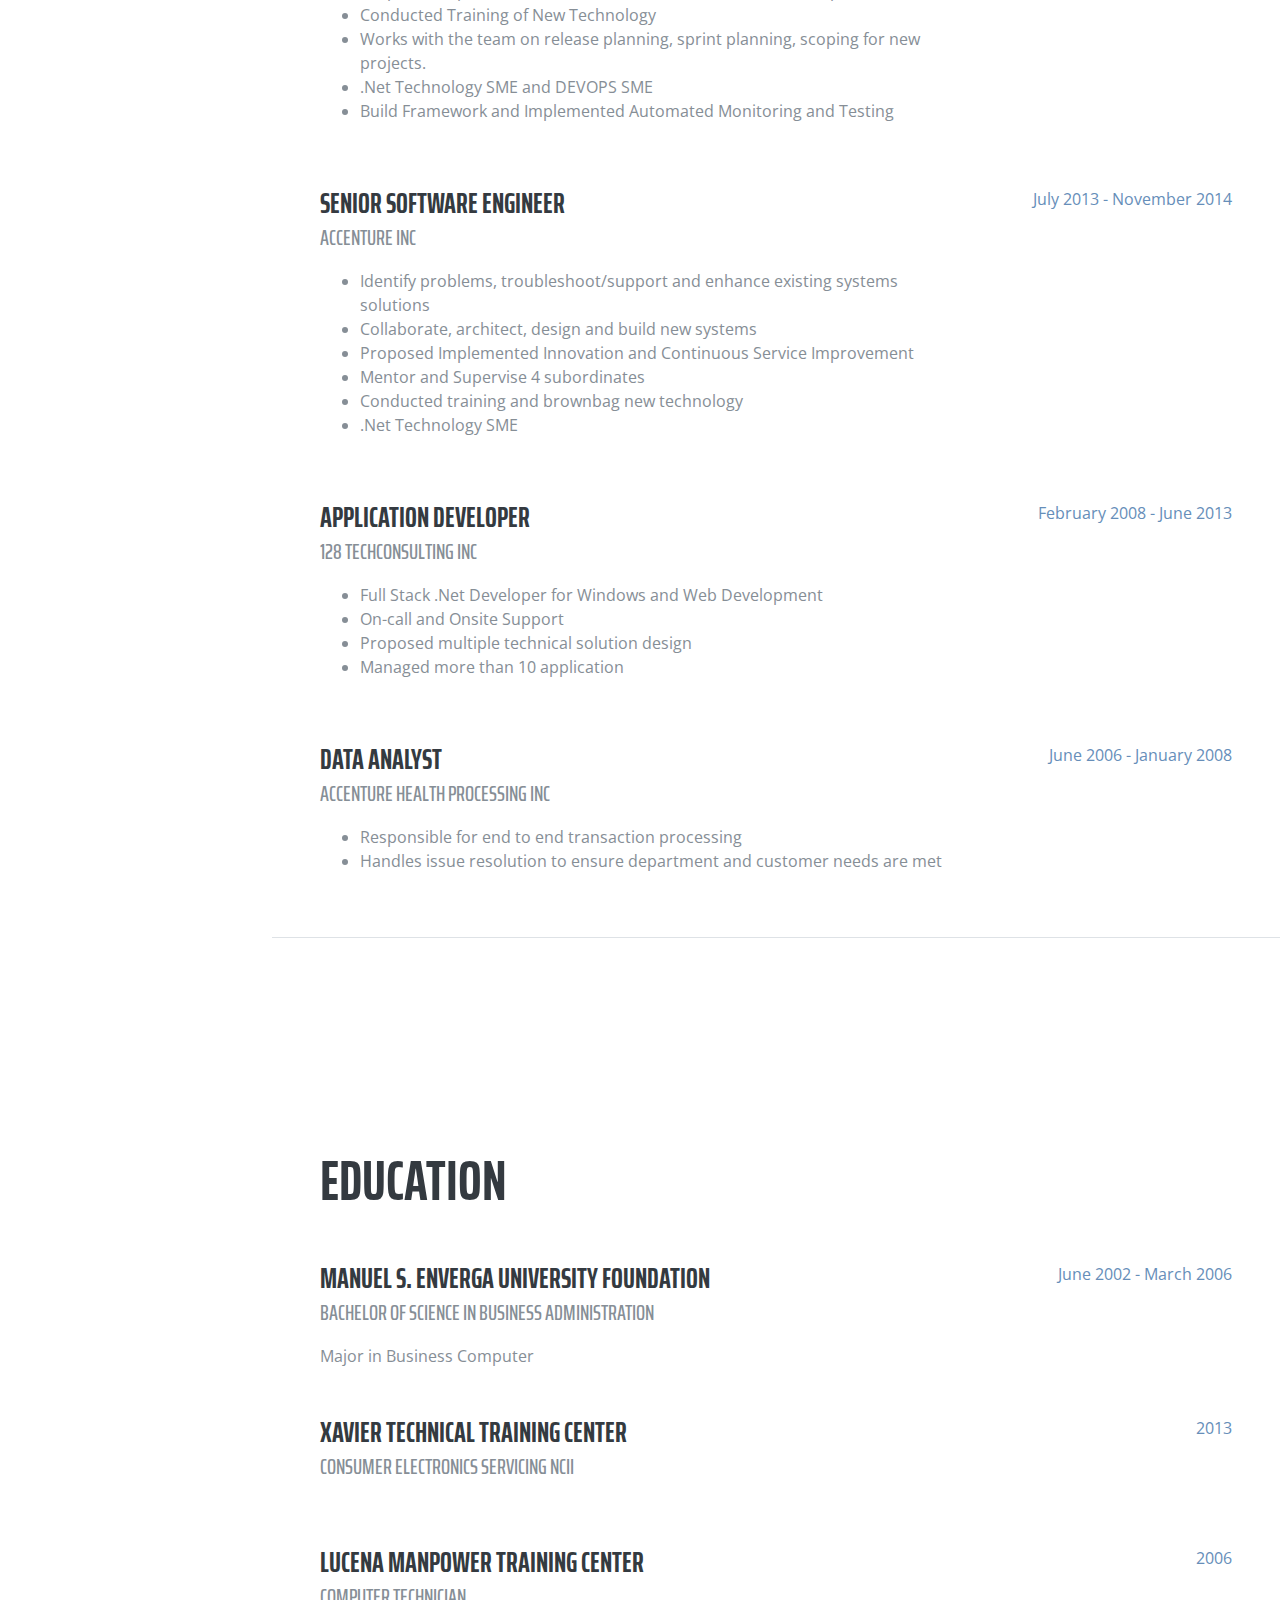
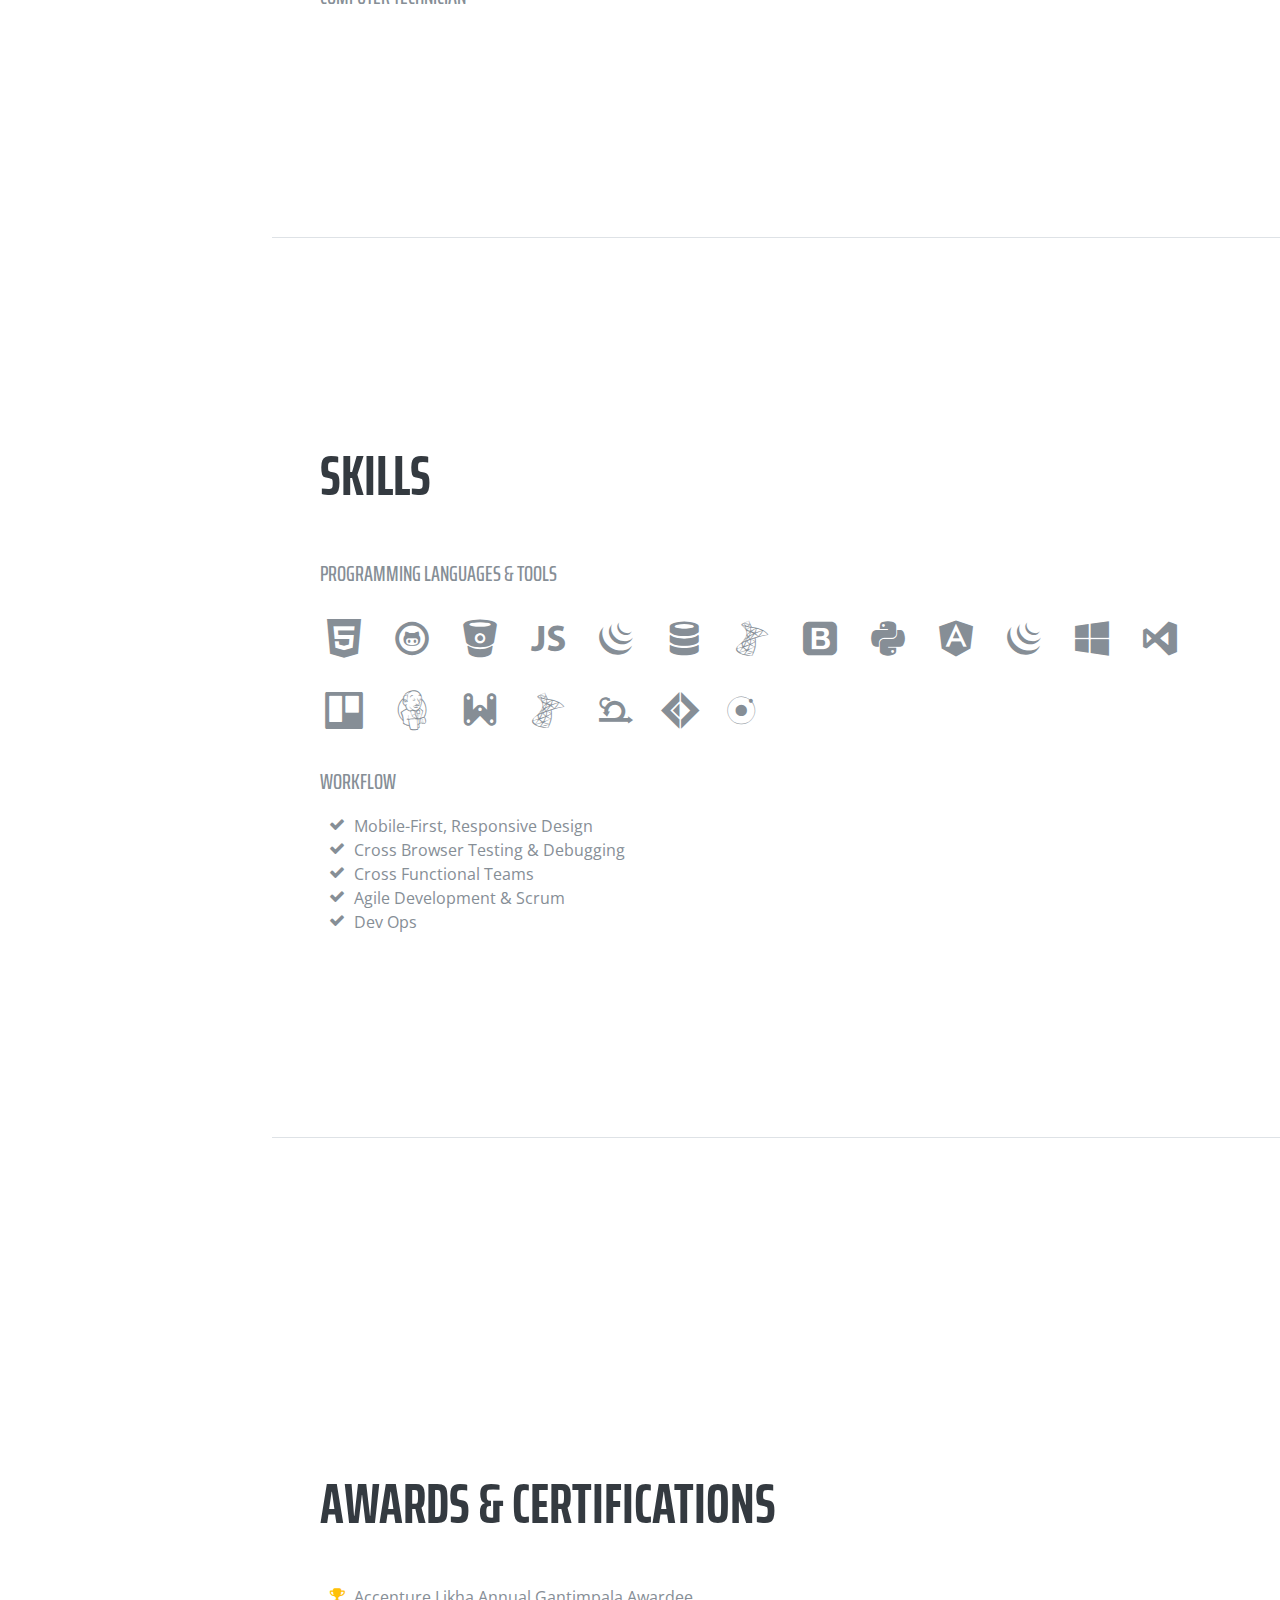
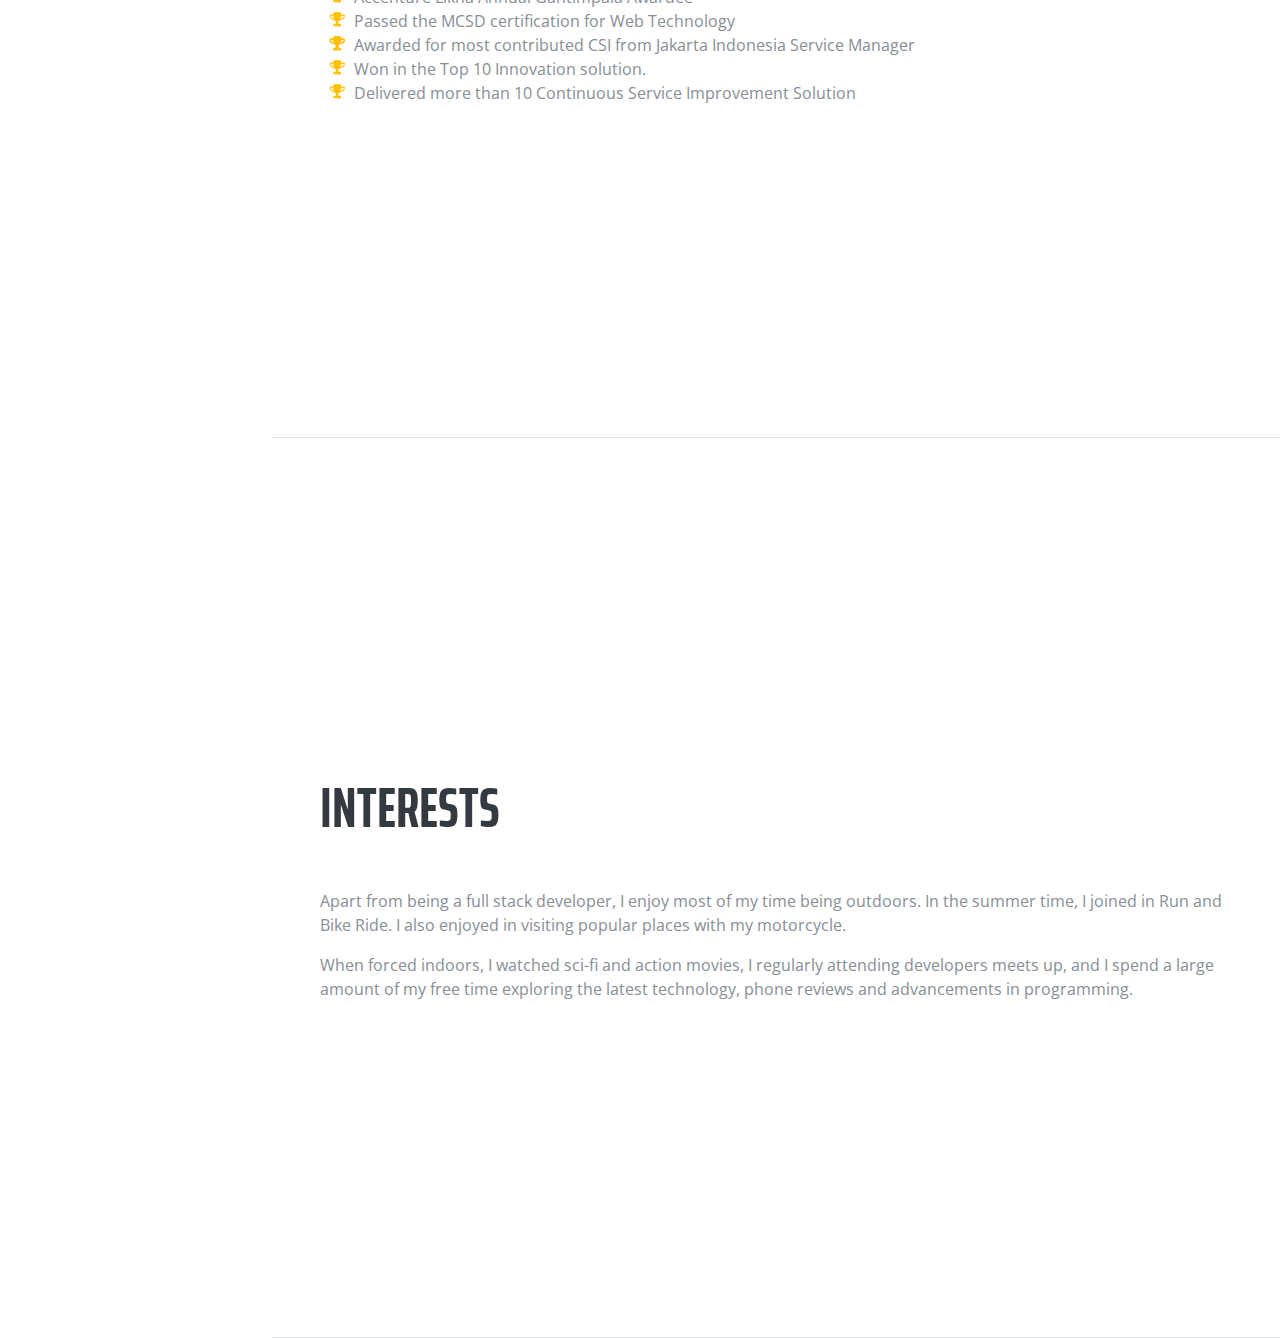
==== commit 76e90470: "Update index.html" ====
--- a/index.html
+++ b/index.html
@@ -75,37 +75,23 @@
                 <p class="mb-5">I am a full stack developer for more than 10 years. I have work experience from medium to enterprise solution. I have high interest in latest technology, best practices like solution architectural design, devops, mobile and iot device.</p>
                 <ul class="list-inline list-social-icons mb-0">
                     <li class="list-inline-item">
-                        <a href="#">
+                        <a href="https://web.facebook.com/joel.paderagao">
                             <span class="fa-stack fa-lg">
                   <i class="fa fa-circle fa-stack-2x"></i>
                   <i class="fa fa-facebook fa-stack-1x fa-inverse"></i>
                 </span>
                         </a>
                     </li>
-                    <li class="list-inline-item">
-                        <a href="#">
-                            <span class="fa-stack fa-lg">
-                  <i class="fa fa-circle fa-stack-2x"></i>
-                  <i class="fa fa-twitter fa-stack-1x fa-inverse"></i>
-                </span>
-                        </a>
-                    </li>
-                    <li class="list-inline-item">
-                        <a href="#">
+                   
+                    <li class="list-inline-item">
+                        <a href="https://www.linkedin.com/in/joel-paderagao-3a973738?trk=people-guest_profile-result-card_result-card_full-click">
                             <span class="fa-stack fa-lg">
                   <i class="fa fa-circle fa-stack-2x"></i>
                   <i class="fa fa-linkedin fa-stack-1x fa-inverse"></i>
                 </span>
                         </a>
                     </li>
-                    <li class="list-inline-item">
-                        <a href="#">
-                            <span class="fa-stack fa-lg">
-                  <i class="fa fa-circle fa-stack-2x"></i>
-                  <i class="fa fa-github fa-stack-1x fa-inverse"></i>
-                </span>
-                        </a>
-                    </li>
+                    
                 </ul>
             </div>
         </section>
